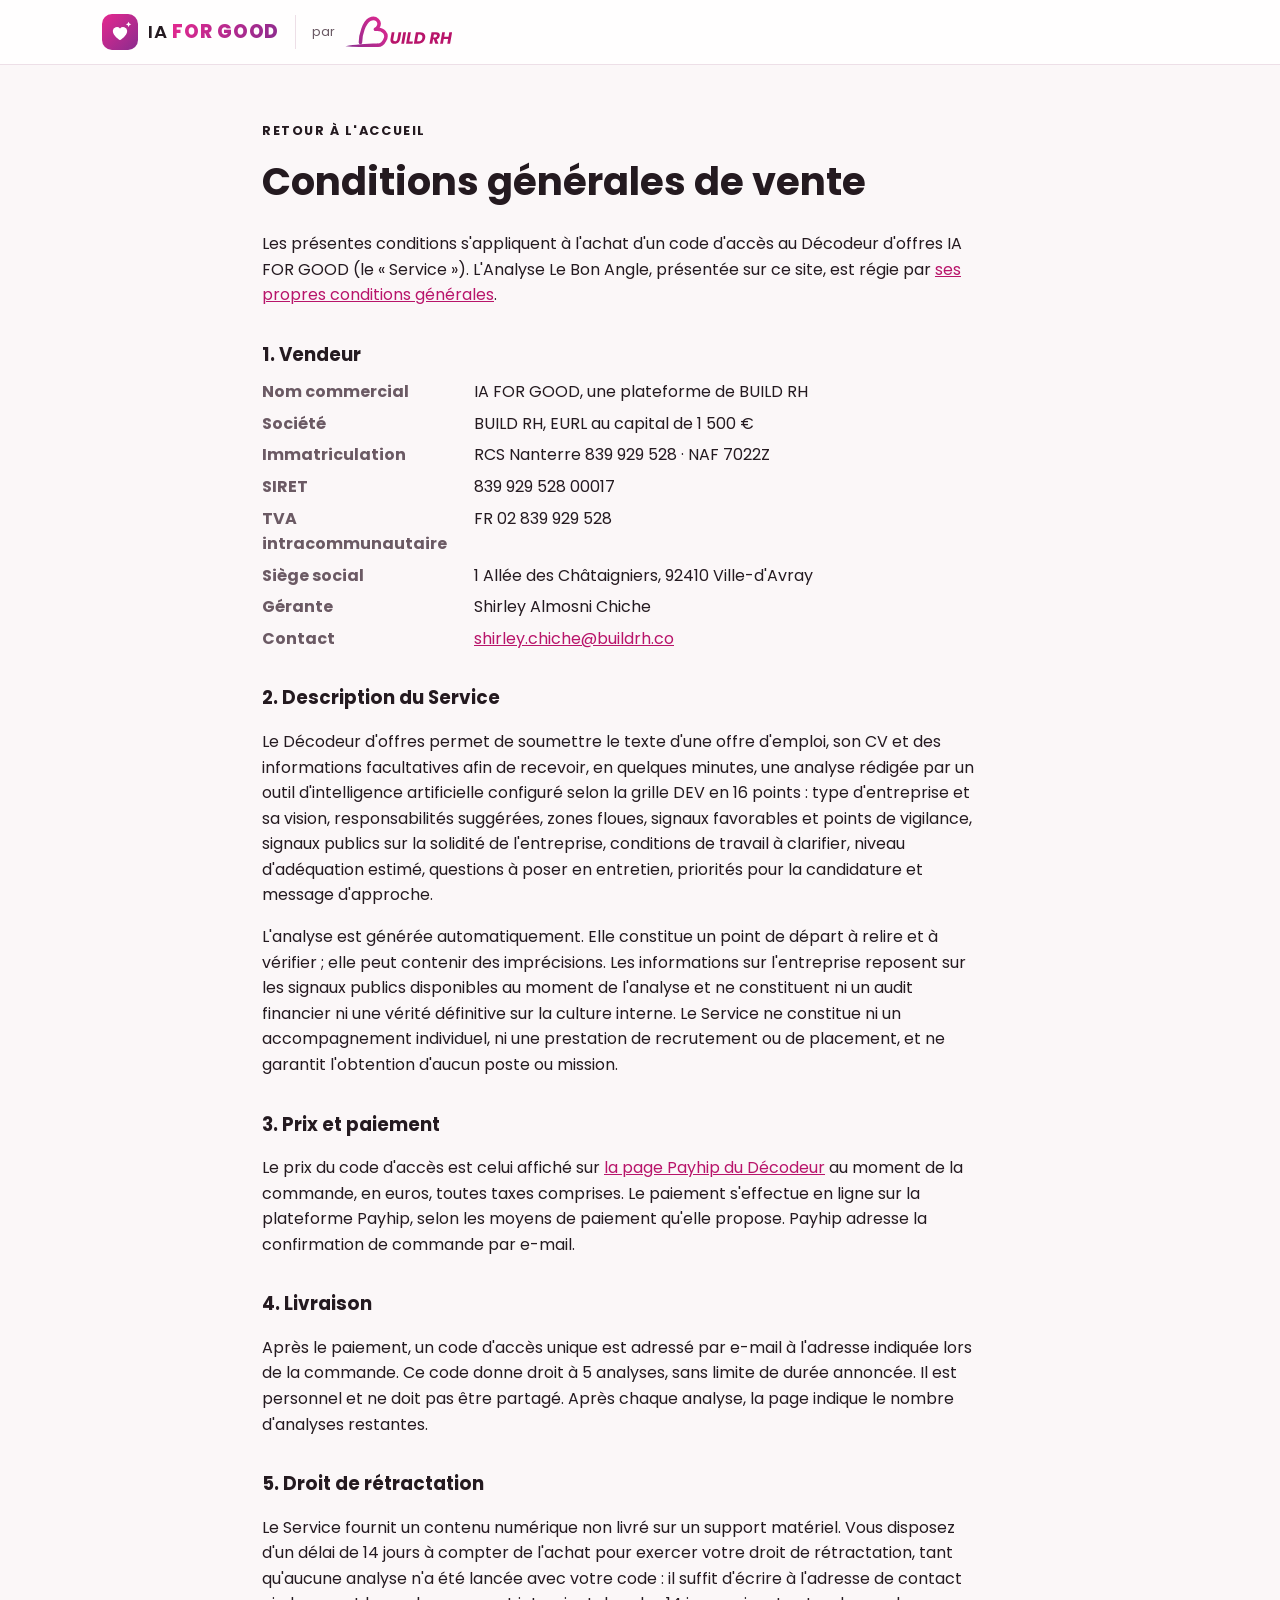
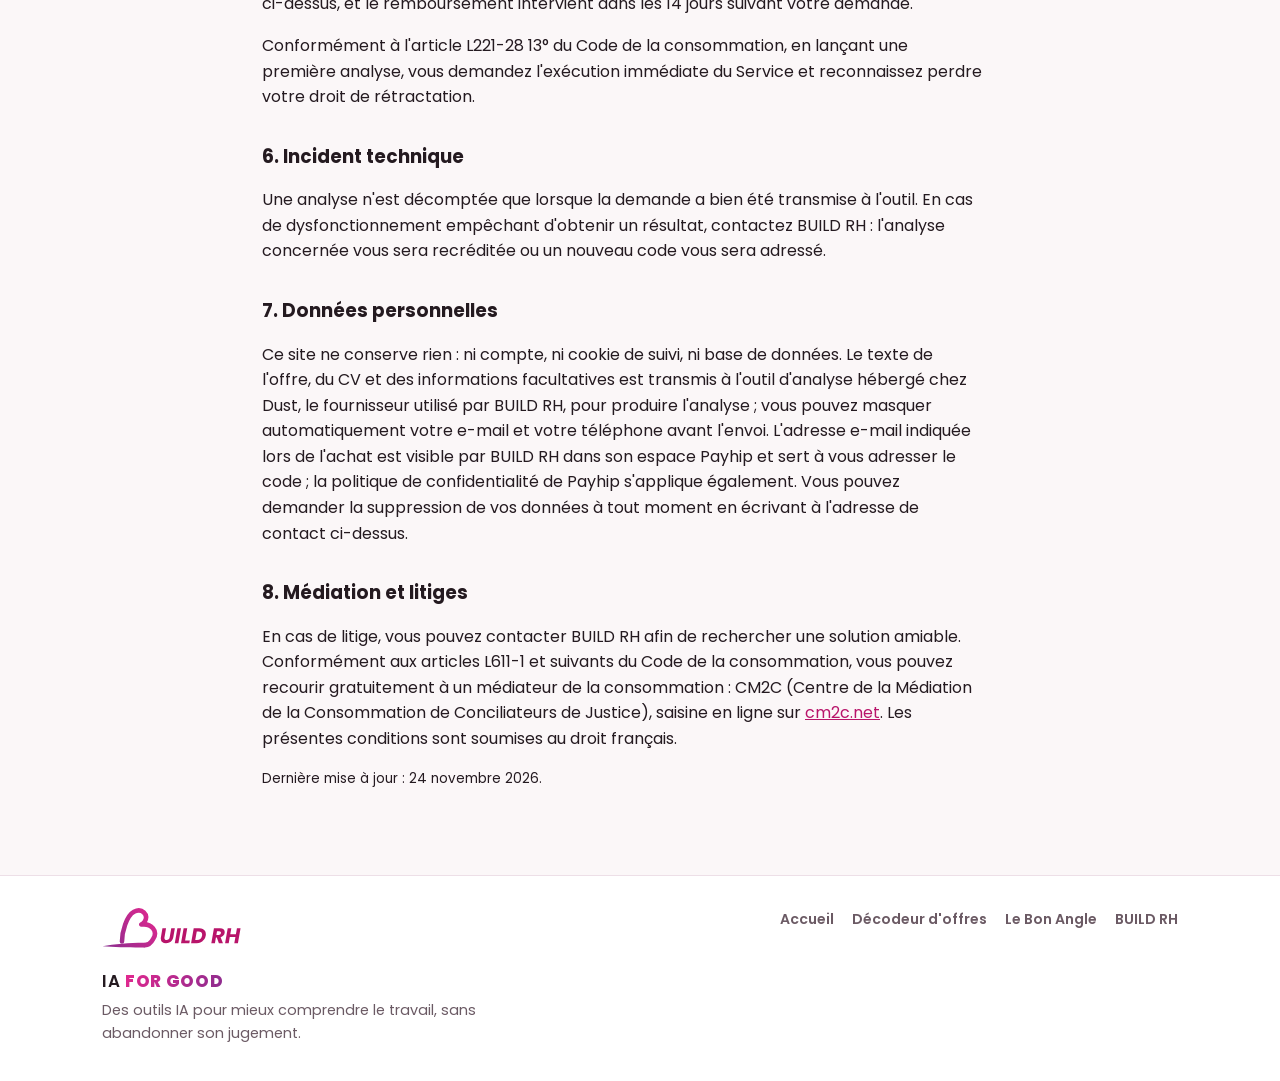
==== cgv.html @ 8ef0f828 "Ajout des conditions générales de vente (Décodeur d'offres) Co-Authored-By: Claude Opus 5.5 <noreply" ====
<!doctype html>
<html lang="fr">
<head>
  <meta charset="utf-8">
  <meta name="viewport" content="width=device-width, initial-scale=1">
  <meta name="color-scheme" content="light">
  <meta name="theme-color" content="#fbf7f8">
  <title>Conditions générales de vente · IA FOR GOOD</title>
  <meta name="description" content="Conditions générales de vente du Décodeur d’offres IA FOR GOOD, une offre de BUILD RH.">
  <link rel="icon" type="image/svg+xml" href="assets/favicon.svg">
  <link rel="preconnect" href="https://fonts.googleapis.com">
  <link rel="preconnect" href="https://fonts.gstatic.com" crossorigin>
  <link href="https://fonts.googleapis.com/css2?family=Poppins:wght@400;600;700;800&family=Atkinson+Hyperlegible:wght@400;700&display=swap" rel="stylesheet">
  <link rel="stylesheet" href="style.css?v=16">
</head>
<body class="page-legal">
  <a class="skip" href="#contenu">Aller au contenu</a>

  <header class="topbar">
    <div class="wrap topbar-in">
      <a class="marque" href="index.html" aria-label="IA FOR GOOD, accueil">
        <svg class="marque-picto" viewBox="0 0 40 40" aria-hidden="true">
          <defs><linearGradient id="g" x1="0" y1="0" x2="1" y2="1"><stop offset="0" stop-color="#e5288f"/><stop offset="1" stop-color="#8a2c8e"/></linearGradient></defs>
          <rect width="40" height="40" rx="11" fill="url(#g)"/>
          <path d="M20 29s-8-4.6-8-10.4A4.6 4.6 0 0 1 20 16a4.6 4.6 0 0 1 8 2.6C28 24.4 20 29 20 29z" fill="#fff"/>
          <path d="M29.5 8.5l.9 2.1 2.1.9-2.1.9-.9 2.1-.9-2.1-2.1-.9 2.1-.9z" fill="#fff"/>
        </svg>
        <span class="marque-txt">IA <b>FOR GOOD</b></span>
      </a>
      <a class="par-buildrh" href="https://build-rh.io/" target="_blank" rel="noopener" aria-label="Une plateforme BUILD RH">
        <span>par</span><img src="assets/logo-buildrh-couleur.svg" alt="BUILD RH" width="120" height="37">
      </a>
    </div>
  </header>

  <main id="contenu" class="bloc-page legal" tabindex="-1">
    <div class="wrap etroit">
      <p class="sur-titre"><a href="index.html">Retour à l'accueil</a></p>
      <h1>Conditions générales de vente</h1>
      <p>Les présentes conditions s'appliquent à l'achat d'un code d'accès au Décodeur d'offres IA FOR GOOD (le « Service »). L'Analyse Le Bon Angle, présentée sur ce site, est régie par <a href="https://almosnishirley.github.io/le-bon-angle/cgv.html" target="_blank" rel="noopener">ses propres conditions générales</a>.</p>

      <h2>1. Vendeur</h2>
      <dl class="fiche">
        <div><dt>Nom commercial</dt><dd>IA FOR GOOD, une plateforme de BUILD RH</dd></div>
        <div><dt>Société</dt><dd>BUILD RH, EURL au capital de 1 500 €</dd></div>
        <div><dt>Immatriculation</dt><dd>RCS Nanterre 839 929 528 · NAF 7022Z</dd></div>
        <div><dt>SIRET</dt><dd>839 929 528 00017</dd></div>
        <div><dt>TVA intracommunautaire</dt><dd>FR 02 839 929 528</dd></div>
        <div><dt>Siège social</dt><dd>1 Allée des Châtaigniers, 92410 Ville-d'Avray</dd></div>
        <div><dt>Gérante</dt><dd>Shirley Almosni Chiche</dd></div>
        <div><dt>Contact</dt><dd><a href="mailto:shirley.chiche@buildrh.co">shirley.chiche@buildrh.co</a></dd></div>
      </dl>

      <h2>2. Description du Service</h2>
      <p>Le Décodeur d'offres permet de soumettre le texte d'une offre d'emploi, son CV et des informations facultatives afin de recevoir, en quelques minutes, une analyse rédigée par un outil d'intelligence artificielle configuré selon la grille DEV en 16 points : type d'entreprise et sa vision, responsabilités suggérées, zones floues, signaux favorables et points de vigilance, signaux publics sur la solidité de l'entreprise, conditions de travail à clarifier, niveau d'adéquation estimé, questions à poser en entretien, priorités pour la candidature et message d'approche.</p>
      <p>L'analyse est générée automatiquement. Elle constitue un point de départ à relire et à vérifier ; elle peut contenir des imprécisions. Les informations sur l'entreprise reposent sur les signaux publics disponibles au moment de l'analyse et ne constituent ni un audit financier ni une vérité définitive sur la culture interne. Le Service ne constitue ni un accompagnement individuel, ni une prestation de recrutement ou de placement, et ne garantit l'obtention d'aucun poste ou mission.</p>

      <h2>3. Prix et paiement</h2>
      <p>Le prix du code d'accès est celui affiché sur <a href="https://payhip.com/b/MjdBF" target="_blank" rel="noopener">la page Payhip du Décodeur</a> au moment de la commande, en euros, toutes taxes comprises. Le paiement s'effectue en ligne sur la plateforme Payhip, selon les moyens de paiement qu'elle propose. Payhip adresse la confirmation de commande par e-mail.</p>

      <h2>4. Livraison</h2>
      <p>Après le paiement, un code d'accès unique est adressé par e-mail à l'adresse indiquée lors de la commande. Ce code donne droit à 5 analyses, sans limite de durée annoncée. Il est personnel et ne doit pas être partagé. Après chaque analyse, la page indique le nombre d'analyses restantes.</p>

      <h2>5. Droit de rétractation</h2>
      <p>Le Service fournit un contenu numérique non livré sur un support matériel. Vous disposez d'un délai de 14 jours à compter de l'achat pour exercer votre droit de rétractation, tant qu'aucune analyse n'a été lancée avec votre code : il suffit d'écrire à l'adresse de contact ci-dessus, et le remboursement intervient dans les 14 jours suivant votre demande.</p>
      <p>Conformément à l'article L221-28 13° du Code de la consommation, en lançant une première analyse, vous demandez l'exécution immédiate du Service et reconnaissez perdre votre droit de rétractation.</p>

      <h2>6. Incident technique</h2>
      <p>Une analyse n'est décomptée que lorsque la demande a bien été transmise à l'outil. En cas de dysfonctionnement empêchant d'obtenir un résultat, contactez BUILD RH : l'analyse concernée vous sera recréditée ou un nouveau code vous sera adressé.</p>

      <h2>7. Données personnelles</h2>
      <p>Ce site ne conserve rien : ni compte, ni cookie de suivi, ni base de données. Le texte de l'offre, du CV et des informations facultatives est transmis à l'outil d'analyse hébergé chez Dust, le fournisseur utilisé par BUILD RH, pour produire l'analyse ; vous pouvez masquer automatiquement votre e-mail et votre téléphone avant l'envoi. L'adresse e-mail indiquée lors de l'achat est visible par BUILD RH dans son espace Payhip et sert à vous adresser le code ; la politique de confidentialité de Payhip s'applique également. Vous pouvez demander la suppression de vos données à tout moment en écrivant à l'adresse de contact ci-dessus.</p>

      <h2>8. Médiation et litiges</h2>
      <p>En cas de litige, vous pouvez contacter BUILD RH afin de rechercher une solution amiable. Conformément aux articles L611-1 et suivants du Code de la consommation, vous pouvez recourir gratuitement à un médiateur de la consommation : CM2C (Centre de la Médiation de la Consommation de Conciliateurs de Justice), saisine en ligne sur <a href="https://cm2c.net" target="_blank" rel="noopener">cm2c.net</a>. Les présentes conditions sont soumises au droit français.</p>

      <p class="microcopy">Dernière mise à jour : 24 novembre 2026.</p>
    </div>
  </main>

  <footer class="pied">
    <div class="wrap pied-in">
      <div>
        <a class="pied-logo" href="https://build-rh.io/" target="_blank" rel="noopener"><img src="assets/logo-buildrh-couleur.svg" alt="BUILD RH" width="150" height="47"></a>
        <p class="pied-marque">IA <b>FOR GOOD</b></p>
        <p class="pied-txt">Des outils IA pour mieux comprendre le travail, sans abandonner son jugement.</p>
      </div>
      <ul class="pied-liens"><li><a href="index.html">Accueil</a></li><li><a href="decodeur.html">Décodeur d'offres</a></li><li><a href="https://almosnishirley.github.io/le-bon-angle/" target="_blank" rel="noopener">Le Bon Angle</a></li><li><a href="https://build-rh.io/" target="_blank" rel="noopener">BUILD RH</a></li></ul>
    </div>
  </footer>
</body>
</html>
---- style.css ----
/* IA FOR GOOD — charte claire BUILD RH (magenta → violet), Poppins */
:root {
  --pink: #e5288f;
  --violet: #8a2c8e;
  --magenta: #b8146a;
  --grad: linear-gradient(120deg, #e5288f 0%, #8a2c8e 100%);
  --bg: #fbf7f8;
  --surface: #ffffff;
  --surface-2: #f7eef3;
  --ink: #241a20;
  --ink-2: #6b5a64;
  --line: #eddfe7;
  --ok: #1f7a5c; --ok-bg: #dff3ea;
  --shadow: 0 1px 2px rgba(60,20,45,.04), 0 6px 18px rgba(60,20,45,.06);
  --shadow-hover: 0 2px 4px rgba(60,20,45,.06), 0 14px 32px rgba(60,20,45,.10);

  --c-magenta: #b8146a; --c-magenta-bg: #fde6f1;
  --c-violet: #6d2a8e;  --c-violet-bg: #f1e6fa;
  --c-teal: #23756d;    --c-teal-bg: #def3ef;
  --c-bleu: #2350d8;    --c-bleu-bg: #e7edff;
  --c-jaune: #8a5d00;   --c-jaune-bg: #fff2cc;

  --radius: 18px;
  --fs: 1rem; --lh: 1.6; --ls: 0; --ws: 0;
  --font: "Poppins", system-ui, -apple-system, "Segoe UI", sans-serif;
  color-scheme: light;
}
:root.confort {
  --font: "Atkinson Hyperlegible", system-ui, sans-serif;
  --fs: 1.125rem; --lh: 1.8; --ls: .02em; --ws: .08em;
}

* { box-sizing: border-box; }
html { -webkit-text-size-adjust: 100%; scroll-behavior: smooth; }
body {
  margin: 0; background: var(--bg); color: var(--ink);
  font-family: var(--font); font-size: var(--fs); line-height: var(--lh);
  letter-spacing: var(--ls); word-spacing: var(--ws);
}
img { max-width: 100%; display: block; }
button, input, textarea { font: inherit; letter-spacing: inherit; color: inherit; }
a { color: var(--magenta); }
:focus-visible { outline: 3px solid var(--pink); outline-offset: 2px; border-radius: 8px; }
.wrap { max-width: 1140px; margin: 0 auto; padding: 0 16px; }
@media (min-width: 720px) { .wrap { padding: 0 32px; } }
.sr-only { position: absolute; width: 1px; height: 1px; overflow: hidden; clip: rect(0 0 0 0); white-space: nowrap; }
.skip { position: absolute; left: -999px; top: 8px; background: var(--surface); padding: 8px 14px; border-radius: 8px; z-index: 20; }
.skip:focus { left: 8px; }

/* ---------- Barre du haut ---------- */
.topbar { background: rgba(255,255,255,.85); backdrop-filter: blur(8px); border-bottom: 1px solid var(--line); position: sticky; top: 0; z-index: 10; }
.topbar-in { display: flex; justify-content: space-between; align-items: center; height: 64px; gap: 12px; }
.marque { display: inline-flex; align-items: center; gap: 10px; text-decoration: none; color: var(--ink); }
.marque-picto { width: 36px; height: 36px; flex: none; }
.marque-txt { font-weight: 600; font-size: 1.15rem; letter-spacing: .04em; white-space: nowrap; }
.marque-txt b, .pied-marque b { font-weight: 800; background: var(--grad); -webkit-background-clip: text; background-clip: text; color: transparent; }
.toggle {
  display: inline-flex; align-items: center; gap: 8px; background: var(--surface);
  border: 1px solid var(--line); padding: 6px 14px; border-radius: 999px; cursor: pointer; font-size: .85rem; font-weight: 600;
}
.toggle:hover { border-color: var(--magenta); }
.toggle span { font-weight: 800; color: var(--magenta); }
.toggle[aria-pressed="true"] { background: var(--magenta); color: #fff; border-color: var(--magenta); }
.toggle[aria-pressed="true"] span { color: #fff; }

/* ---------- Hero ---------- */
.hero {
  background:
    radial-gradient(900px 380px at 100% 0%, rgba(229,40,143,.11), transparent 65%),
    radial-gradient(700px 320px at 0% 100%, rgba(138,44,142,.08), transparent 60%),
    var(--surface);
  border-bottom: 1px solid var(--line); padding: 44px 0 40px;
}
.sur-titre { margin: 0 0 10px; font-size: .8rem; font-weight: 700; letter-spacing: .12em; text-transform: uppercase; color: var(--magenta); }
.hero h1 { font-weight: 800; font-size: clamp(2rem, 5.5vw, 3.3rem); line-height: 1.08; margin: 0 0 14px; letter-spacing: -.02em; }
.hero h1 .hl { background: var(--grad); -webkit-background-clip: text; background-clip: text; color: transparent; }
.lead { margin: 0 0 28px; max-width: 64ch; font-size: 1.05em; color: var(--ink-2); }

.piliers { display: grid; grid-template-columns: repeat(auto-fit, minmax(min(220px, 100%), 1fr)); gap: 12px; }
.pilier {
  display: flex; gap: 12px; align-items: flex-start; text-align: left; cursor: pointer;
  background: var(--surface); border: 1px solid var(--line); border-radius: 14px; padding: 14px 16px;
  box-shadow: var(--shadow); transition: transform .15s, box-shadow .15s, border-color .15s;
}
.pilier:hover { transform: translateY(-2px); box-shadow: var(--shadow-hover); border-color: #e3c8d7; }
.pilier .ico { flex: none; width: 38px; height: 38px; border-radius: 10px; display: grid; place-items: center; background: var(--surface-2); color: var(--magenta); }
.pilier .ico svg { width: 20px; height: 20px; }
.pilier strong { display: block; font-size: .95rem; }
.pilier small { color: var(--ink-2); font-size: .82rem; }

/* ---------- Onglets + outils ---------- */
.onglets { display: flex; gap: 6px; overflow-x: auto; padding: 26px 0 4px; margin-bottom: 14px; border-bottom: 1px solid var(--line); scrollbar-width: none; }
.onglet {
  flex: none; background: none; border: 0; cursor: pointer; padding: 10px 14px 12px; font-weight: 600; font-size: .95em;
  color: var(--ink-2); border-bottom: 3px solid transparent; margin-bottom: -1px; display: inline-flex; gap: 8px; align-items: center;
}
.onglet:hover { color: var(--ink); }
.onglet[aria-current="true"] { color: var(--magenta); border-bottom-color: var(--magenta); }
.onglet .n { font-size: .78em; background: var(--surface-2); color: var(--ink-2); padding: 0 8px; border-radius: 999px; font-variant-numeric: tabular-nums; }

.outils { display: flex; flex-wrap: wrap; gap: 14px; align-items: center; justify-content: space-between; margin-bottom: 10px; }
.search { flex: 1 1 320px; max-width: 460px; display: flex; align-items: center; background: var(--surface); border: 1.5px solid var(--line); border-radius: 999px; padding: 0 18px; }
.search svg { color: var(--magenta); flex: none; }
.search input { flex: 1; min-width: 0; border: 0; background: transparent; padding: 11px 10px; outline: none; }
.search:focus-within { border-color: var(--magenta); }
.chips { display: flex; flex-wrap: wrap; gap: 8px; }
.chip { border: 1px solid var(--line); background: var(--surface); padding: 6px 14px; border-radius: 999px; cursor: pointer; font-size: .86em; font-weight: 600; }
.chip:hover { border-color: var(--magenta); }
.chip[aria-pressed="true"] { background: var(--ink); color: #fff; border-color: var(--ink); }
.compte { color: var(--ink-2); font-size: .88em; margin: 6px 0 8px; min-height: 1.4em; }

/* ---------- Sections ---------- */
.section { padding: 18px 0 30px; }
.section-tete { display: flex; justify-content: space-between; align-items: end; gap: 16px; margin-bottom: 16px; flex-wrap: wrap; }
.section h2 { font-size: 1.45rem; font-weight: 800; margin: 0; letter-spacing: -.01em; }
.section-tete p { margin: 4px 0 0; color: var(--ink-2); max-width: 70ch; font-size: .95em; }
.voir { background: none; border: 0; color: var(--magenta); font-weight: 600; cursor: pointer; padding: 4px 0; white-space: nowrap; }
.voir:hover { text-decoration: underline; }

.grille { display: grid; grid-template-columns: repeat(auto-fill, minmax(min(280px, 100%), 1fr)); gap: 18px; }

/* ---------- Cartes ---------- */
.carte {
  background: var(--surface); border: 1px solid var(--line); border-radius: var(--radius); overflow: hidden;
  display: flex; flex-direction: column; box-shadow: var(--shadow); transition: transform .15s, box-shadow .15s;
}
.carte:hover { transform: translateY(-3px); box-shadow: var(--shadow-hover); }
.couv { aspect-ratio: 4 / 3; background: var(--surface-2); overflow: hidden; }
.couv img { width: 100%; height: 100%; object-fit: cover; object-position: top; }
.couv-agent {
  aspect-ratio: auto; padding: 22px 20px; color: #fff; background: var(--grad); position: relative; min-height: 132px;
  display: flex; flex-direction: column; justify-content: space-between;
}
.couv-agent svg { width: 34px; height: 34px; opacity: .95; }
.couv-agent .pour { font-size: .82rem; font-weight: 600; opacity: .95; }
.corps { padding: 18px 20px 20px; display: flex; flex-direction: column; gap: 10px; flex: 1; }
.meta { display: flex; flex-wrap: wrap; gap: 6px; align-items: center; }
.badge { font-size: .74rem; font-weight: 700; padding: 3px 10px; border-radius: 999px; text-transform: lowercase; }
.badge.type { background: var(--surface-2); color: var(--ink-2); }
.badge.ok { background: var(--ok-bg); color: var(--ok); }
.badge.beta { background: var(--c-jaune-bg); color: var(--c-jaune); }
.badge.bientot { background: #eee; color: #555; }
.t-magenta { background: var(--c-magenta-bg); color: var(--c-magenta); }
.t-violet { background: var(--c-violet-bg); color: var(--c-violet); }
.t-teal { background: var(--c-teal-bg); color: var(--c-teal); }
.t-bleu { background: var(--c-bleu-bg); color: var(--c-bleu); }
.t-jaune { background: var(--c-jaune-bg); color: var(--c-jaune); }
.carte h3 { margin: 0; font-size: 1.08rem; line-height: 1.3; font-weight: 700; }
.carte .desc { margin: 0; color: var(--ink-2); font-size: .9em; }
.auteur { font-size: .78rem; color: var(--ink-2); margin: 0; }
.actions { margin-top: auto; padding-top: 8px; display: flex; flex-wrap: wrap; gap: 10px; align-items: center; }
.btn {
  display: inline-flex; align-items: center; gap: 8px; text-decoration: none; font-weight: 700; font-size: .88em;
  padding: 9px 16px; border-radius: 999px; border: 1.5px solid transparent;
}
.btn-prim { background: var(--grad); color: #fff; }
.btn-prim:hover { filter: brightness(1.06); }
.btn-sec { border-color: var(--line); color: var(--ink); background: var(--surface); }
.btn-sec:hover { border-color: var(--magenta); color: var(--magenta); }
.btn[aria-disabled="true"] { background: #eee; color: #777; pointer-events: none; }
.prix { font-weight: 800; color: var(--ink); }

.vide {
  border: 1.5px dashed #e3c8d7; border-radius: var(--radius); padding: 28px 22px; text-align: center; color: var(--ink-2); background: var(--surface);
}
.vide strong { display: block; color: var(--ink); margin-bottom: 4px; }

/* ---------- Pied de page ---------- */
.pied { border-top: 1px solid var(--line); background: var(--surface); margin-top: 30px; padding: 30px 0 36px; }
.pied-in { display: flex; justify-content: space-between; gap: 24px; flex-wrap: wrap; }
.pied-marque { font-weight: 600; letter-spacing: .04em; margin: 0 0 4px; font-size: 1.05rem; }
.pied-txt { margin: 0; color: var(--ink-2); font-size: .9em; max-width: 52ch; }
.pied-liens { list-style: none; padding: 0; margin: 0; display: flex; flex-wrap: wrap; gap: 8px 18px; align-content: flex-start; }
.pied-liens a { color: var(--ink-2); text-decoration: none; font-size: .88em; font-weight: 600; }
.pied-liens a:hover { color: var(--magenta); }

@media (max-width: 560px) {
  .toggle { padding: 6px 10px; }
  .toggle .lbl { display: none; }
  .hero { padding: 32px 0 30px; }
}
@media (prefers-reduced-motion: reduce) { * { transition: none !important; scroll-behavior: auto !important; } }

/* =====================================================================
   PAGES OUTIL (Décodeur d'offres…)
   ===================================================================== */
.hero-outil { padding-bottom: 34px; }
.hero-outil .wrap { max-width: 820px; }
.sur-titre a { color: inherit; text-decoration: none; }
.sur-titre a:hover { text-decoration: underline; }
.points-cles { list-style: none; padding: 0; margin: 0; display: flex; flex-wrap: wrap; gap: 10px; }
.points-cles li { background: var(--surface); border: 1px solid var(--line); border-radius: 12px; padding: 8px 14px; font-size: .88em; color: var(--ink-2); }
.points-cles strong { color: var(--ink); }

.outil { max-width: 820px; padding-top: 28px; padding-bottom: 20px; outline: none; }
.encart { background: var(--surface); border: 1px solid var(--line); border-radius: var(--radius); padding: 18px 22px; margin-bottom: 18px; box-shadow: var(--shadow); }
.encart h2 { margin: 0 0 6px; font-size: 1.2rem; }
.encart p { margin: 0; color: var(--ink-2); }
.methode summary { cursor: pointer; font-weight: 700; color: var(--magenta); }
.seize { margin: 14px 0 0; padding-left: 22px; columns: 2 260px; column-gap: 28px; font-size: .9em; color: var(--ink-2); }
.seize li { break-inside: avoid; padding: 2px 0; }

.bloc { border: 1px solid var(--line); background: var(--surface); border-radius: var(--radius); padding: 20px 22px 22px; margin: 0 0 18px; box-shadow: var(--shadow); min-width: 0; }
.bloc legend { float: left; width: 100%; padding: 0; margin-bottom: 12px; font-weight: 800; font-size: 1.1rem; display: flex; align-items: center; gap: 10px; flex-wrap: wrap; }
.bloc legend + * { clear: both; }
.bloc legend em { font-style: normal; font-weight: 600; font-size: .72rem; text-transform: uppercase; letter-spacing: .08em; color: var(--ink-2); background: var(--surface-2); padding: 2px 9px; border-radius: 999px; }
.num { width: 28px; height: 28px; border-radius: 50%; background: var(--grad); color: #fff; display: inline-grid; place-items: center; font-size: .85rem; flex: none; }
.bloc label { display: block; font-weight: 600; font-size: .92em; margin: 14px 0 6px; }
.bloc label:first-of-type { margin-top: 0; }
.aide { display: block; font-weight: 400; font-size: .85em; color: var(--ink-2); }
.aide-bloc { margin: 0 0 12px; font-size: .88em; color: var(--ink-2); }
.bloc input[type=url], .bloc input[type=text], .bloc textarea {
  width: 100%; border: 1.5px solid var(--line); border-radius: 12px; padding: 11px 14px; background: #fff; font-size: .95em; line-height: 1.5;
}
.bloc textarea { resize: vertical; }
.bloc input:focus, .bloc textarea:focus { border-color: var(--magenta); outline: none; box-shadow: 0 0 0 3px rgba(229,40,143,.14); }
[aria-invalid="true"] { border-color: #c0262d !important; }
.deux { display: grid; grid-template-columns: repeat(auto-fit, minmax(min(240px, 100%), 1fr)); gap: 0 16px; margin-bottom: 4px; }
.deux label { margin-top: 0; }

.dropzone { position: relative; border: 2px dashed #e3c8d7; border-radius: 14px; background: var(--surface-2); text-align: center; transition: border-color .15s, background .15s; }
.dropzone.survol, .dropzone:focus-within { border-color: var(--magenta); background: #fdeef6; }
.dropzone input { position: absolute; inset: 0; opacity: 0; cursor: pointer; width: 100%; }
.dropzone label { margin: 0; padding: 22px 16px; font-weight: 400; cursor: pointer; }
.dropzone strong { color: var(--magenta); }
.statut { font-size: .86em; color: var(--ink-2); margin: 8px 0 0; min-height: 1em; }
.compteur { font-size: .8em; color: var(--ink-2); margin: 4px 0 0; text-align: right; }

.case { display: flex !important; gap: 10px; align-items: flex-start; font-weight: 400 !important; font-size: .9em !important; margin: 14px 0 0 !important; cursor: pointer; }
.case input { margin-top: 4px; accent-color: var(--magenta); width: 17px; height: 17px; flex: none; }
.erreur { background: #fdecec; color: #8f1d22; border-radius: 12px; padding: 10px 14px; margin: 14px 0 0; font-size: .92em; }
button.btn { cursor: pointer; font-family: inherit; }
.btn-grand { margin: 18px 0 10px; padding: 13px 26px; font-size: 1em; }
.btn:disabled { opacity: .6; cursor: wait; }

.progress { display: flex; gap: 16px; align-items: center; outline: none; }
.spinner { width: 34px; height: 34px; border-radius: 50%; border: 4px solid var(--surface-2); border-top-color: var(--pink); animation: tourne 1s linear infinite; flex: none; }
@keyframes tourne { to { transform: rotate(360deg); } }

.resultat { outline: none; }
.resultat-tete h2 { font-size: 1.6rem; margin: 0 0 12px; }
.resultat-actions { display: flex; flex-wrap: wrap; gap: 8px; }
.sommaire ul { list-style: none; margin: 8px 0 0; padding-left: 0; columns: 2 240px; column-gap: 28px; font-size: .9em; }
.sommaire a { color: var(--ink); text-decoration: none; }
.sommaire a:hover { color: var(--magenta); text-decoration: underline; }
.resultat-corps { margin-top: 18px; }
.partie { background: var(--surface); border: 1px solid var(--line); border-radius: var(--radius); padding: 18px 22px; margin-bottom: 14px; box-shadow: var(--shadow); overflow-wrap: anywhere; scroll-margin-top: 80px; }
.partie h1, .partie h2 { font-size: 1.15rem; margin: 0 0 10px; color: var(--magenta); }
.partie h3 { font-size: 1rem; margin: 14px 0 6px; }
.partie p, .partie li { font-size: .95em; }
.partie ul, .partie ol { padding-left: 22px; }
.partie table { border-collapse: collapse; width: 100%; font-size: .88em; display: block; overflow-x: auto; }
.partie th, .partie td { border: 1px solid var(--line); padding: 6px 10px; text-align: left; vertical-align: top; }
.partie th { background: var(--surface-2); }
.partie blockquote { margin: 10px 0; padding: 8px 14px; border-left: 4px solid var(--pink); background: var(--surface-2); border-radius: 0 10px 10px 0; }
.partie pre { white-space: pre-wrap; }
.avertissement { font-size: .82em; color: var(--ink-2); margin: 6px 0 0; }
.print-only { display: none; }

@media print {
  @page {
    size: A4; margin: 15mm 15mm 18mm;
    @bottom-left { content: "IA FOR GOOD · une plateforme BUILD RH · aiforgood.page"; font: 8pt Poppins, Arial, sans-serif; color: #6b5a64; }
    @bottom-right { content: "Page " counter(page) " / " counter(pages); font: 8pt Poppins, Arial, sans-serif; color: #6b5a64; }
  }
  body { background: #fff; font-size: 10pt; line-height: 1.5; }
  .partie p, .partie li { font-size: 10pt; }
  .partie table { font-size: 9pt; }
  * { box-shadow: none !important; -webkit-print-color-adjust: exact; print-color-adjust: exact; }
  .topbar, .hero, .pied, .skip, #app, #ferme, .resultat-actions, #copy-status, #remaining, .sommaire { display: none !important; }
  .outil { max-width: none; padding: 0; }
  .print-only { display: block; }
  .print-tete { border-bottom: 3px solid var(--pink); margin-bottom: 6mm; padding-bottom: 3mm; }
  .print-tete p { margin: 0; }
  .partie { border: 0; padding: 0; margin: 0 0 5mm; break-inside: auto; }
  .partie h2 { border-bottom: 1px solid var(--line); padding-bottom: 1mm; break-after: avoid; }
}

/* =====================================================================
   RUBRIQUES (v4) : produits vedettes et sous-rubriques
   ===================================================================== */
.section-titre { display: flex; gap: 14px; align-items: flex-start; }
.section-ico { flex: none; width: 44px; height: 44px; border-radius: 12px; display: grid; place-items: center; background: var(--grad); color: #fff; margin-top: 2px; }
.section-ico svg { width: 22px; height: 22px; }
.pilier-agent .ico { background: var(--grad); color: #fff; }

.pile { display: grid; gap: 18px; }
.vedette {
  display: grid; grid-template-columns: minmax(220px, 300px) 1fr; background: var(--surface);
  border: 1px solid var(--line); border-radius: 22px; overflow: hidden; box-shadow: var(--shadow);
}
.vedette-panneau {
  background: var(--grad); color: #fff; padding: 26px 24px; display: flex; flex-direction: column; gap: 10px; position: relative; overflow: hidden;
}
.vedette-panneau::after { content: ""; position: absolute; right: -60px; bottom: -60px; width: 200px; height: 200px; border-radius: 50%; background: rgba(255,255,255,.10); }
.vedette-ico { width: 52px; height: 52px; border-radius: 14px; background: rgba(255,255,255,.18); display: grid; place-items: center; }
.vedette-ico svg { width: 28px; height: 28px; }
.vedette-kicker { margin: 8px 0 0; font-size: .78rem; font-weight: 700; letter-spacing: .1em; text-transform: uppercase; opacity: .9; }
.vedette-pour { margin: 0; font-weight: 600; font-size: .95rem; line-height: 1.4; }
.vedette .corps { padding: 24px 26px 24px; }
.vedette h3 { font-size: 1.35rem; }
.obtenez { list-style: none; padding: 0; margin: 4px 0 0; display: grid; gap: 7px; }
.obtenez li { display: flex; gap: 10px; align-items: flex-start; font-size: .92em; }
.obtenez svg { flex: none; width: 18px; height: 18px; color: var(--ok); margin-top: 3px; }
.vedette .actions .auteur { margin-left: auto; }
@media (max-width: 720px) {
  .vedette { grid-template-columns: 1fr; }
  .vedette-panneau { padding: 20px; }
  .vedette .corps { padding: 20px; }
  .vedette .actions .auteur { margin-left: 0; width: 100%; }
}

.sous + .sous { margin-top: 26px; }
.sous-titre { font-size: 1.02rem; font-weight: 700; margin: 0 0 12px; display: flex; align-items: center; gap: 8px; color: var(--ink); }
.sous-titre .n { font-size: .75rem; background: var(--surface-2); color: var(--ink-2); padding: 0 8px; border-radius: 999px; font-weight: 600; }
.section + .section { border-top: 1px solid var(--line); }
.vedette h3 { margin: 0; line-height: 1.3; font-weight: 800; }
.vedette .desc { margin: 0; color: var(--ink-2); font-size: .95em; }
.vedette .auteur { font-size: .78rem; color: var(--ink-2); }

/* Logo BUILD RH (en-tête et pied de page) */
.topbar-in { justify-content: flex-start; }
.par-buildrh { display: inline-flex; align-items: center; gap: 10px; text-decoration: none; color: var(--ink-2); font-size: .8rem; padding-left: 16px; margin-left: 4px; border-left: 1px solid var(--line); height: 34px; }
.par-buildrh img { height: 34px; width: auto; }
.topbar .toggle { margin-left: auto; }
.pied-logo { display: inline-block; margin-bottom: 10px; line-height: 0; }
.pied-logo img { height: 44px; width: auto; }
@media (max-width: 560px) {
  .par-buildrh { padding-left: 10px; gap: 6px; }
  .par-buildrh span { display: none; }
  .par-buildrh img { height: 28px; }
  .marque-txt { font-size: 1rem; }
}
.pour-qui { margin: 0; display: inline-flex; align-self: flex-start; align-items: center; gap: 4px; font-size: .8rem; color: var(--c-teal); background: var(--c-teal-bg); padding: 3px 11px; border-radius: 999px; }
.pour-qui strong { font-weight: 700; }

/* =====================================================================
   DÉCODEUR — résultat (v8) : demande, suites, PDF
   ===================================================================== */
.resultat-intro { color: var(--ink-2); margin: 0 0 14px; max-width: 62ch; }
.resultat-tete .sur-titre { margin-bottom: 4px; }
.liste-titre { margin: 0 0 8px; font-size: .75rem; font-weight: 700; letter-spacing: .1em; text-transform: uppercase; color: var(--ink-2); }
.demande { margin-top: 18px; }
.demande dl { display: grid; grid-template-columns: max-content 1fr; gap: 4px 18px; margin: 0; font-size: .92em; }
.demande dt { font-size: .72rem; font-weight: 700; letter-spacing: .08em; text-transform: uppercase; color: var(--ink-2); align-self: baseline; padding-top: 2px; }
.demande dd { margin: 0; overflow-wrap: anywhere; }

.suites { margin: 28px 0 18px; }
.suites-titre { font-size: 1.3rem; font-weight: 800; margin: 0 0 14px; }
.suites-grille { display: grid; grid-template-columns: repeat(auto-fit, minmax(min(280px, 100%), 1fr)); gap: 16px; margin-bottom: 16px; }
.suite { background: var(--surface); border: 1px solid var(--line); border-radius: var(--radius); padding: 20px 22px; box-shadow: var(--shadow); display: flex; flex-direction: column; gap: 10px; align-items: flex-start; }
.suite h4 { margin: 0; font-size: 1.05rem; line-height: 1.3; }
.suite p { margin: 0; color: var(--ink-2); font-size: .9em; flex: 1; }
.recontact { background: var(--c-teal-bg); border-color: #c4e6df; display: flex; flex-direction: column; gap: 12px; align-items: flex-start; }
.recontact p { color: var(--ink); }

@media print {
  .suites, .avertissement, #restart-btn, .resultat-tete { display: none !important; }
  .print-tete { border-bottom: 3px solid var(--pink); padding-bottom: 6mm; margin-bottom: 6mm; }
  .print-marques { display: flex; justify-content: space-between; align-items: center; margin-bottom: 8mm; }
  .print-marques img { height: 12mm; width: auto; }
  .print-marques .marque-txt { font-size: 13pt; }
  .print-kicker { font-size: 8.5pt; font-weight: 700; letter-spacing: .1em; text-transform: uppercase; color: var(--magenta); margin: 0 0 1.5mm !important; }
  .print-titre { font-size: 22pt; font-weight: 800; line-height: 1.15; margin: 0 0 2mm !important; }
  .print-date { color: var(--ink-2); font-size: 9.5pt; }
  .demande { border: 0; background: var(--surface-2); border-radius: 3mm; padding: 4mm 5mm; margin: 0 0 6mm; break-inside: avoid; }
  .partie h1, .partie h2 { color: var(--ink); border-bottom: 1.5px solid #f3c6dc; }
  .partie h3 { color: var(--magenta); }
  .print-suite { border: 1.5px solid #f3c6dc; border-radius: 3mm; padding: 5mm 6mm; margin-top: 8mm; break-inside: avoid; }
  .print-suite p { margin: 0 0 2.5mm; font-size: 10pt; }
  .print-suite-titre { font-weight: 800; font-size: 13pt; margin-bottom: 3mm !important; }
  .print-url { color: var(--magenta); font-weight: 700; }
  .print-mention { font-size: 8pt; color: var(--ink-2); margin-top: 5mm; }
}
.exemple-lien { margin: 16px 0 0; }
.exemple-lien a { display: inline-block; background: var(--surface); border: 1.5px solid var(--pink); color: var(--magenta); text-decoration: none; padding: 9px 16px; border-radius: 12px; font-size: .9em; }
.exemple-lien a:hover { background: #fdeef6; }
/* Gravité des red flags */
.partie td.gravite { white-space: nowrap; }
.grav { display: inline-block; font-weight: 700; font-size: .85em; padding: 2px 9px; border-radius: 999px; }
.grav-forte { background: #fde3e3; color: #9b1c1c; }
.grav-moyenne { background: #fff0d9; color: #8a4b00; }
.grav-faible { background: #fff8cc; color: #6b5a00; }
.partie td, .partie th { hyphens: none; word-break: normal; overflow-wrap: normal; }
@media print {
  .partie table { font-size: 8.5pt !important; }
  .partie th, .partie td { padding: 1.5mm 2mm; }
}

/* =====================================================================
   PAGE D'ACCUEIL v12 — « Ne postulez plus à l'aveugle »
   ===================================================================== */
.accueil .topbar-in { gap: 14px; }
.nav-principale { display: flex; gap: 18px; margin-left: auto; }
.nav-principale a { color: var(--ink-2); text-decoration: none; font-size: .86rem; font-weight: 600; white-space: nowrap; }
.nav-principale a:hover { color: var(--magenta); }
.btn-nav { padding: 8px 16px; font-size: .84rem; white-space: nowrap; }
.accueil .topbar .toggle { margin-left: 0; }
.toggle-mini { padding: 6px 10px; }
@media (max-width: 1100px) { .nav-principale { display: none; } .btn-nav { margin-left: auto; } }
@media (max-width: 560px) { .btn-nav { display: none; } .accueil .toggle-mini { margin-left: auto; } }

.hero-accueil { padding: 64px 0 56px; }
.hero-accueil h1 { font-size: clamp(2.3rem, 6.5vw, 4.2rem); max-width: 16ch; }
.lead-fort { font-size: clamp(1.1rem, 2.2vw, 1.3rem); color: var(--ink); font-weight: 600; max-width: 46ch; line-height: 1.5; }
.cta-ligne { display: flex; flex-wrap: wrap; gap: 12px; margin-top: 8px; }
.btn-grand { padding: 13px 24px; font-size: 1em; }
.microcopy { font-size: .84em; color: var(--ink-2); margin: 12px 0 0; max-width: 62ch; }

.bloc-page { padding: 56px 0; }
.bloc-page + .bloc-page { border-top: 1px solid var(--line); }
.etroit { max-width: 820px; }
.titre-section { font-size: clamp(1.5rem, 3.4vw, 2.1rem); font-weight: 800; letter-spacing: -.015em; line-height: 1.2; margin: 0 0 16px; }
.intro-section { color: var(--ink-2); margin: -4px 0 26px; max-width: 70ch; }
.bloc-page p { max-width: 72ch; }
.accent-p { color: var(--ink); border-left: 4px solid var(--pink); padding-left: 14px; }
.grille-3 { display: grid; grid-template-columns: repeat(auto-fit, minmax(min(250px, 100%), 1fr)); gap: 18px; }
.deux-colonnes { display: grid; grid-template-columns: repeat(auto-fit, minmax(min(340px, 100%), 1fr)); gap: 28px 48px; align-items: start; }

.benefices { padding: 40px 0; background: var(--surface); }
.benefice { padding: 6px 4px; }
.benefice h2 { font-size: 1.12rem; margin: 12px 0 6px; }
.benefice p { margin: 0; color: var(--ink-2); font-size: .95em; }
.ico-rond { width: 48px; height: 48px; border-radius: 14px; display: grid; place-items: center; background: var(--grad); color: #fff; }
.ico-rond svg { width: 24px; height: 24px; }

.outil-carte { display: grid; grid-template-columns: minmax(220px, 280px) 1fr; background: var(--surface); border: 1px solid var(--line); border-radius: 22px; overflow: hidden; box-shadow: var(--shadow); margin-bottom: 22px; scroll-margin-top: 80px; }
.outil-panneau { background: var(--grad); color: #fff; padding: 28px 24px; display: flex; flex-direction: column; gap: 8px; align-items: flex-start; position: relative; overflow: hidden; }
.outil-panneau::after { content: ""; position: absolute; right: -70px; bottom: -70px; width: 220px; height: 220px; border-radius: 50%; background: rgba(255,255,255,.10); }
.outil-num { width: 44px; height: 44px; border-radius: 12px; background: rgba(255,255,255,.2); display: grid; place-items: center; font-weight: 800; font-size: 1.3rem; }
.outil-kicker { margin: 10px 0 0; font-weight: 800; font-size: 1.35rem; line-height: 1.2; }
.outil-sous { margin: 0 0 8px; font-weight: 600; opacity: .95; }
.outil-panneau .badge { background: rgba(255,255,255,.92); }
.outil-corps { padding: 28px 30px; display: flex; flex-direction: column; gap: 12px; }
.outil-corps h3 { margin: 0; font-size: 1.35rem; line-height: 1.3; font-weight: 800; }
.outil-corps > p { margin: 0; color: var(--ink-2); }
.outil-corps .liste-titre { margin-top: 6px; }
.obtenez.deux-col { grid-template-columns: repeat(auto-fit, minmax(min(280px, 100%), 1fr)); gap: 7px 24px; }
.outil-corps .actions { padding-top: 6px; }
@media (max-width: 760px) { .outil-carte { grid-template-columns: 1fr; } .outil-corps { padding: 22px 20px; } }

.etapes { list-style: none; padding: 0; margin: 0; }
.etapes li { background: var(--surface); border: 1px solid var(--line); border-radius: var(--radius); padding: 22px; box-shadow: var(--shadow); }
.etape-num { display: inline-grid; place-items: center; width: 34px; height: 34px; border-radius: 50%; background: var(--surface-2); color: var(--magenta); font-weight: 800; }
.etapes h3 { margin: 12px 0 6px; font-size: 1.05rem; }
.etapes p { margin: 0; color: var(--ink-2); font-size: .93em; }

.ia-utile, .confiance { background: var(--surface); }
.neuro-bloc { background: linear-gradient(180deg, #fdf0f6, var(--bg)); }
.lien-fleche { display: inline-flex; gap: 8px; align-items: center; font-weight: 700; color: var(--magenta); text-decoration: none; margin-top: 8px; }
.lien-fleche::after { content: "→"; transition: transform .2s; }
.lien-fleche:hover::after { transform: translateX(3px); }

.ressources .sous-titre { font-size: 1.05rem; }
.faq details { background: var(--surface); border: 1px solid var(--line); border-radius: 14px; padding: 4px 20px; margin-bottom: 10px; }
.faq summary { cursor: pointer; font-weight: 700; padding: 14px 0; list-style-position: outside; }
.faq summary::marker { color: var(--magenta); }
.faq details p { margin: 0 0 16px; color: var(--ink-2); }

.cta-final { background: var(--grad); color: #fff; text-align: center; }
.cta-final h2 { font-size: clamp(1.6rem, 4vw, 2.4rem); margin: 0 0 12px; font-weight: 800; }
.cta-final p { margin: 0 auto 24px; opacity: .95; }
.btn-blanc { background: #fff; color: var(--magenta); }
.btn-blanc:hover { background: #fdeef6; }
.bloc-page + .cta-final { border-top: 0; }
.par-buildrh, .par-buildrh img { flex: none; }
@media (max-width: 1379px) { .nav-principale { display: none; } .btn-nav { margin-left: auto; } }
@media (min-width: 1380px) { .accueil .wrap.topbar-in { max-width: 1320px; } }
.cta-ligne .btn-grand { margin: 0; }
@media (max-width: 1519px) { .nav-principale { display: none; } .btn-nav { margin-left: auto; } }
@media (min-width: 1520px) { .nav-principale { display: flex; } .accueil .wrap.topbar-in { max-width: 1440px; } }
.couv img { object-position: left top; }
.retour { margin: 18px 0 0; padding: 14px 18px; background: var(--surface-2); border-left: 4px solid var(--pink); border-radius: 0 12px 12px 0; max-width: 62ch; }
.retour blockquote { margin: 0; }
.retour blockquote p { margin: 0; font-style: italic; color: var(--ink); }
.retour figcaption { margin-top: 6px; font-size: .84em; color: var(--ink-2); }
@media print { .retour { break-inside: avoid; } }

/* L’attribut hidden doit toujours l’emporter (ex. .progress en display:flex) */
[hidden] { display: none !important; }
.legal h1 { font-size: clamp(1.8rem, 4vw, 2.4rem); margin: 0 0 18px; }
.legal h2 { font-size: 1.15rem; margin: 32px 0 10px; }
.legal p { color: var(--ink); max-width: 72ch; }
.fiche { margin: 0; display: grid; gap: 6px; }
.fiche div { display: grid; grid-template-columns: minmax(0, 200px) 1fr; gap: 12px; }
.fiche dt { font-weight: 700; color: var(--ink-2); }
.fiche dd { margin: 0; }
@media (max-width: 560px) { .fiche div { grid-template-columns: 1fr; gap: 0; } }
.pied-legal { font-size: .84em; margin-top: 8px; }
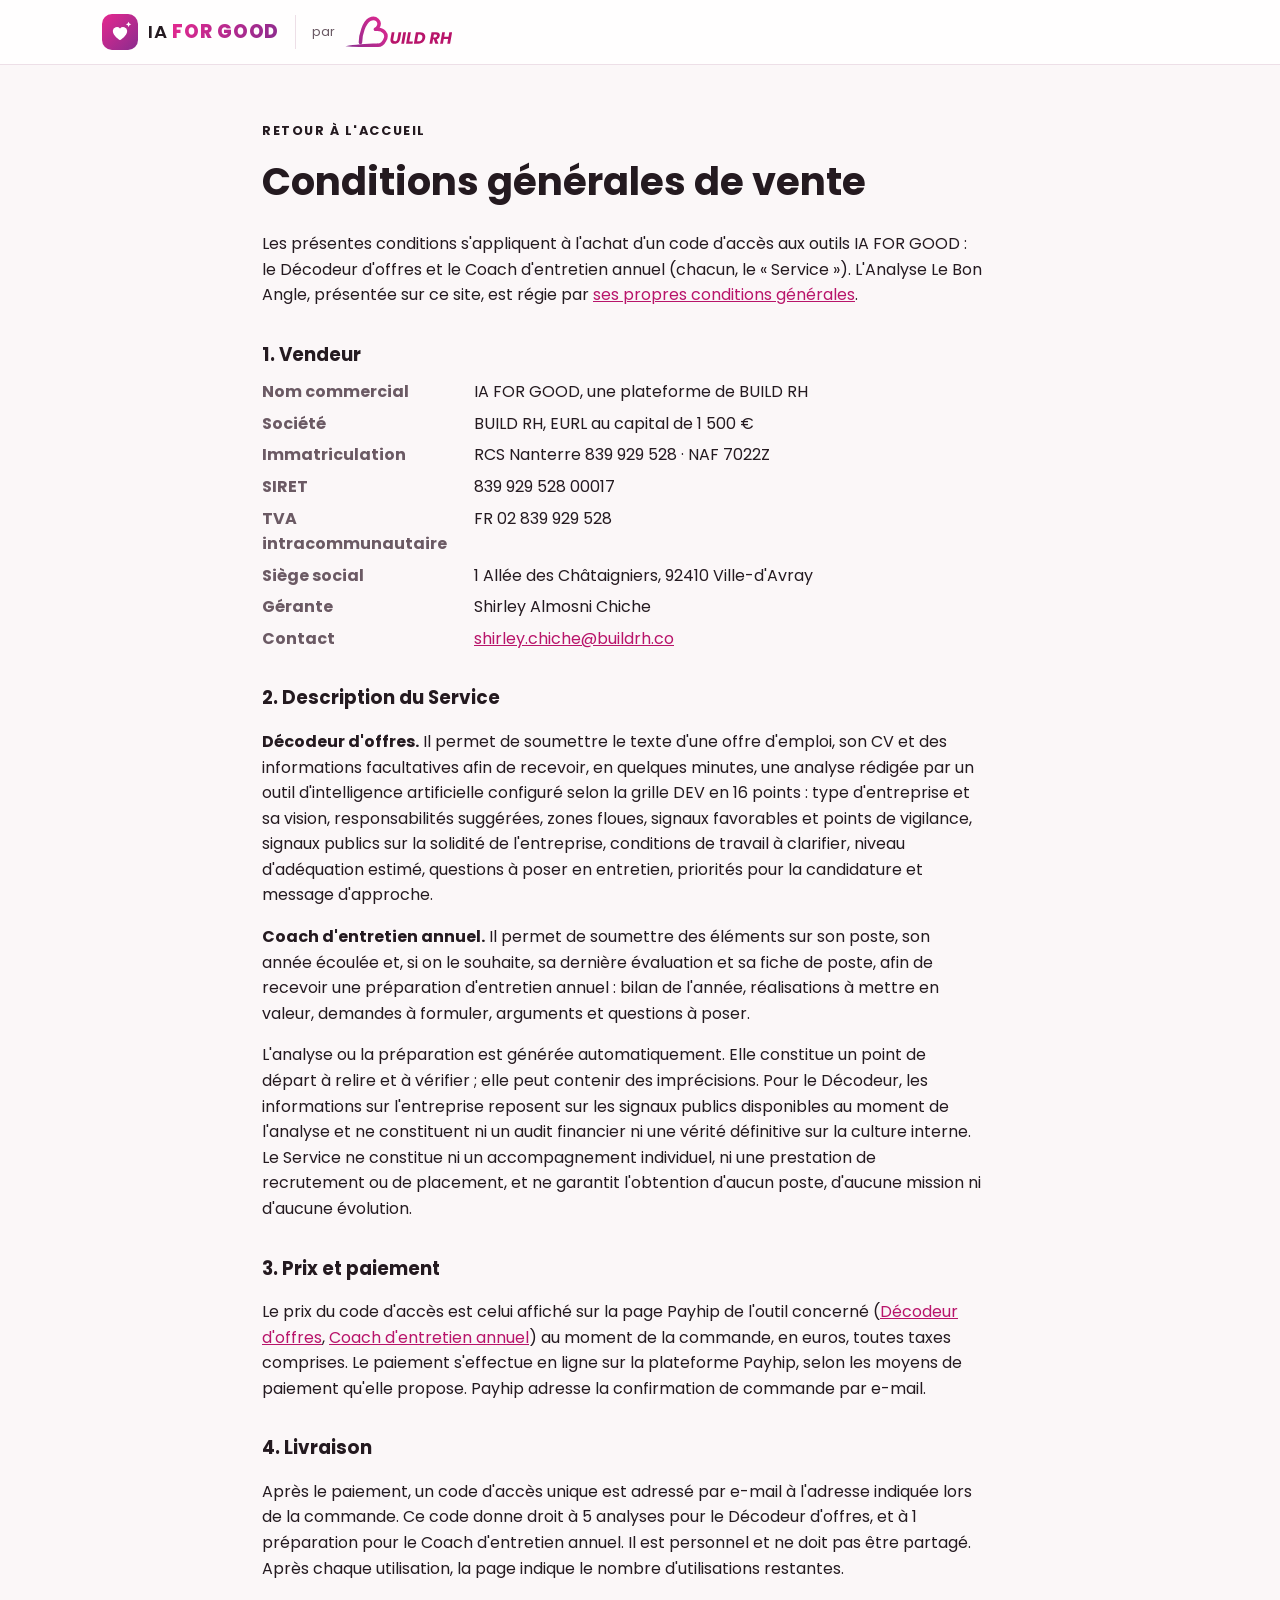
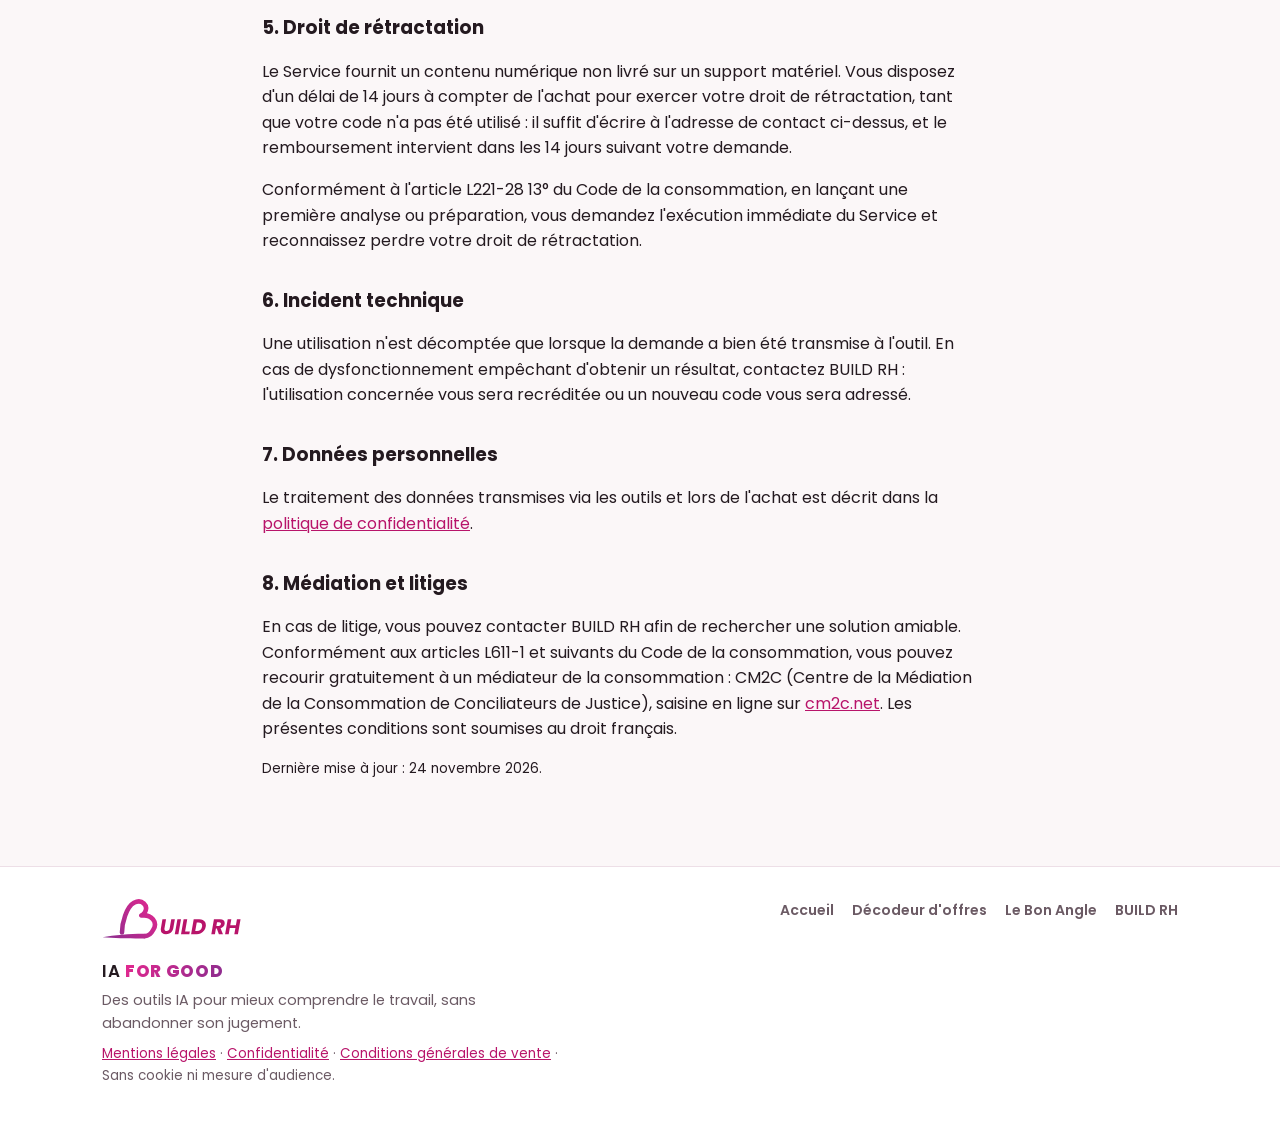
==== commit 2a9f78cf: "RGPD : politique de confidentialité, mentions légales, polices hébergées localement, CGV étendues au" ====
--- a/cgv.html
+++ b/cgv.html
@@ -6,12 +6,10 @@
   <meta name="color-scheme" content="light">
   <meta name="theme-color" content="#fbf7f8">
   <title>Conditions générales de vente · IA FOR GOOD</title>
-  <meta name="description" content="Conditions générales de vente du Décodeur d’offres IA FOR GOOD, une offre de BUILD RH.">
+  <meta name="description" content="Conditions générales de vente des outils payants IA FOR GOOD (Décodeur d’offres, Coach d’entretien annuel), une offre de BUILD RH.">
   <link rel="icon" type="image/svg+xml" href="assets/favicon.svg">
-  <link rel="preconnect" href="https://fonts.googleapis.com">
-  <link rel="preconnect" href="https://fonts.gstatic.com" crossorigin>
-  <link href="https://fonts.googleapis.com/css2?family=Poppins:wght@400;600;700;800&family=Atkinson+Hyperlegible:wght@400;700&display=swap" rel="stylesheet">
-  <link rel="stylesheet" href="style.css?v=16">
+  <link rel="preload" href="assets/fonts/poppins-latin-800-normal.woff2" as="font" type="font/woff2" crossorigin>
+  <link rel="stylesheet" href="style.css?v=17">
 </head>
 <body class="page-legal">
   <a class="skip" href="#contenu">Aller au contenu</a>
@@ -37,7 +35,7 @@
     <div class="wrap etroit">
       <p class="sur-titre"><a href="index.html">Retour à l'accueil</a></p>
       <h1>Conditions générales de vente</h1>
-      <p>Les présentes conditions s'appliquent à l'achat d'un code d'accès au Décodeur d'offres IA FOR GOOD (le « Service »). L'Analyse Le Bon Angle, présentée sur ce site, est régie par <a href="https://almosnishirley.github.io/le-bon-angle/cgv.html" target="_blank" rel="noopener">ses propres conditions générales</a>.</p>
+      <p>Les présentes conditions s'appliquent à l'achat d'un code d'accès aux outils IA FOR GOOD : le Décodeur d'offres et le Coach d'entretien annuel (chacun, le « Service »). L'Analyse Le Bon Angle, présentée sur ce site, est régie par <a href="https://almosnishirley.github.io/le-bon-angle/cgv.html" target="_blank" rel="noopener">ses propres conditions générales</a>.</p>
 
       <h2>1. Vendeur</h2>
       <dl class="fiche">
@@ -52,24 +50,25 @@
       </dl>
 
       <h2>2. Description du Service</h2>
-      <p>Le Décodeur d'offres permet de soumettre le texte d'une offre d'emploi, son CV et des informations facultatives afin de recevoir, en quelques minutes, une analyse rédigée par un outil d'intelligence artificielle configuré selon la grille DEV en 16 points : type d'entreprise et sa vision, responsabilités suggérées, zones floues, signaux favorables et points de vigilance, signaux publics sur la solidité de l'entreprise, conditions de travail à clarifier, niveau d'adéquation estimé, questions à poser en entretien, priorités pour la candidature et message d'approche.</p>
-      <p>L'analyse est générée automatiquement. Elle constitue un point de départ à relire et à vérifier ; elle peut contenir des imprécisions. Les informations sur l'entreprise reposent sur les signaux publics disponibles au moment de l'analyse et ne constituent ni un audit financier ni une vérité définitive sur la culture interne. Le Service ne constitue ni un accompagnement individuel, ni une prestation de recrutement ou de placement, et ne garantit l'obtention d'aucun poste ou mission.</p>
+      <p><strong>Décodeur d'offres.</strong> Il permet de soumettre le texte d'une offre d'emploi, son CV et des informations facultatives afin de recevoir, en quelques minutes, une analyse rédigée par un outil d'intelligence artificielle configuré selon la grille DEV en 16 points : type d'entreprise et sa vision, responsabilités suggérées, zones floues, signaux favorables et points de vigilance, signaux publics sur la solidité de l'entreprise, conditions de travail à clarifier, niveau d'adéquation estimé, questions à poser en entretien, priorités pour la candidature et message d'approche.</p>
+      <p><strong>Coach d'entretien annuel.</strong> Il permet de soumettre des éléments sur son poste, son année écoulée et, si on le souhaite, sa dernière évaluation et sa fiche de poste, afin de recevoir une préparation d'entretien annuel : bilan de l'année, réalisations à mettre en valeur, demandes à formuler, arguments et questions à poser.</p>
+      <p>L'analyse ou la préparation est générée automatiquement. Elle constitue un point de départ à relire et à vérifier ; elle peut contenir des imprécisions. Pour le Décodeur, les informations sur l'entreprise reposent sur les signaux publics disponibles au moment de l'analyse et ne constituent ni un audit financier ni une vérité définitive sur la culture interne. Le Service ne constitue ni un accompagnement individuel, ni une prestation de recrutement ou de placement, et ne garantit l'obtention d'aucun poste, d'aucune mission ni d'aucune évolution.</p>
 
       <h2>3. Prix et paiement</h2>
-      <p>Le prix du code d'accès est celui affiché sur <a href="https://payhip.com/b/MjdBF" target="_blank" rel="noopener">la page Payhip du Décodeur</a> au moment de la commande, en euros, toutes taxes comprises. Le paiement s'effectue en ligne sur la plateforme Payhip, selon les moyens de paiement qu'elle propose. Payhip adresse la confirmation de commande par e-mail.</p>
+      <p>Le prix du code d'accès est celui affiché sur la page Payhip de l'outil concerné (<a href="https://payhip.com/b/MjdBF" target="_blank" rel="noopener">Décodeur d'offres</a>, <a href="https://payhip.com/b/vAtei" target="_blank" rel="noopener">Coach d'entretien annuel</a>) au moment de la commande, en euros, toutes taxes comprises. Le paiement s'effectue en ligne sur la plateforme Payhip, selon les moyens de paiement qu'elle propose. Payhip adresse la confirmation de commande par e-mail.</p>
 
       <h2>4. Livraison</h2>
-      <p>Après le paiement, un code d'accès unique est adressé par e-mail à l'adresse indiquée lors de la commande. Ce code donne droit à 5 analyses, sans limite de durée annoncée. Il est personnel et ne doit pas être partagé. Après chaque analyse, la page indique le nombre d'analyses restantes.</p>
+      <p>Après le paiement, un code d'accès unique est adressé par e-mail à l'adresse indiquée lors de la commande. Ce code donne droit à 5 analyses pour le Décodeur d'offres, et à 1 préparation pour le Coach d'entretien annuel. Il est personnel et ne doit pas être partagé. Après chaque utilisation, la page indique le nombre d'utilisations restantes.</p>
 
       <h2>5. Droit de rétractation</h2>
-      <p>Le Service fournit un contenu numérique non livré sur un support matériel. Vous disposez d'un délai de 14 jours à compter de l'achat pour exercer votre droit de rétractation, tant qu'aucune analyse n'a été lancée avec votre code : il suffit d'écrire à l'adresse de contact ci-dessus, et le remboursement intervient dans les 14 jours suivant votre demande.</p>
-      <p>Conformément à l'article L221-28 13° du Code de la consommation, en lançant une première analyse, vous demandez l'exécution immédiate du Service et reconnaissez perdre votre droit de rétractation.</p>
+      <p>Le Service fournit un contenu numérique non livré sur un support matériel. Vous disposez d'un délai de 14 jours à compter de l'achat pour exercer votre droit de rétractation, tant que votre code n'a pas été utilisé : il suffit d'écrire à l'adresse de contact ci-dessus, et le remboursement intervient dans les 14 jours suivant votre demande.</p>
+      <p>Conformément à l'article L221-28 13° du Code de la consommation, en lançant une première analyse ou préparation, vous demandez l'exécution immédiate du Service et reconnaissez perdre votre droit de rétractation.</p>
 
       <h2>6. Incident technique</h2>
-      <p>Une analyse n'est décomptée que lorsque la demande a bien été transmise à l'outil. En cas de dysfonctionnement empêchant d'obtenir un résultat, contactez BUILD RH : l'analyse concernée vous sera recréditée ou un nouveau code vous sera adressé.</p>
+      <p>Une utilisation n'est décomptée que lorsque la demande a bien été transmise à l'outil. En cas de dysfonctionnement empêchant d'obtenir un résultat, contactez BUILD RH : l'utilisation concernée vous sera recréditée ou un nouveau code vous sera adressé.</p>
 
       <h2>7. Données personnelles</h2>
-      <p>Ce site ne conserve rien : ni compte, ni cookie de suivi, ni base de données. Le texte de l'offre, du CV et des informations facultatives est transmis à l'outil d'analyse hébergé chez Dust, le fournisseur utilisé par BUILD RH, pour produire l'analyse ; vous pouvez masquer automatiquement votre e-mail et votre téléphone avant l'envoi. L'adresse e-mail indiquée lors de l'achat est visible par BUILD RH dans son espace Payhip et sert à vous adresser le code ; la politique de confidentialité de Payhip s'applique également. Vous pouvez demander la suppression de vos données à tout moment en écrivant à l'adresse de contact ci-dessus.</p>
+      <p>Le traitement des données transmises via les outils et lors de l'achat est décrit dans la <a href="confidentialite.html">politique de confidentialité</a>.</p>
 
       <h2>8. Médiation et litiges</h2>
       <p>En cas de litige, vous pouvez contacter BUILD RH afin de rechercher une solution amiable. Conformément aux articles L611-1 et suivants du Code de la consommation, vous pouvez recourir gratuitement à un médiateur de la consommation : CM2C (Centre de la Médiation de la Consommation de Conciliateurs de Justice), saisine en ligne sur <a href="https://cm2c.net" target="_blank" rel="noopener">cm2c.net</a>. Les présentes conditions sont soumises au droit français.</p>
@@ -84,6 +83,7 @@
         <a class="pied-logo" href="https://build-rh.io/" target="_blank" rel="noopener"><img src="assets/logo-buildrh-couleur.svg" alt="BUILD RH" width="150" height="47"></a>
         <p class="pied-marque">IA <b>FOR GOOD</b></p>
         <p class="pied-txt">Des outils IA pour mieux comprendre le travail, sans abandonner son jugement.</p>
+        <p class="pied-txt pied-legal"><a href="mentions-legales.html">Mentions légales</a> · <a href="confidentialite.html">Confidentialité</a> · <a href="cgv.html">Conditions générales de vente</a> · Sans cookie ni mesure d'audience.</p>
       </div>
       <ul class="pied-liens"><li><a href="index.html">Accueil</a></li><li><a href="decodeur.html">Décodeur d'offres</a></li><li><a href="https://almosnishirley.github.io/le-bon-angle/" target="_blank" rel="noopener">Le Bon Angle</a></li><li><a href="https://build-rh.io/" target="_blank" rel="noopener">BUILD RH</a></li></ul>
     </div>
--- a/style.css
+++ b/style.css
@@ -1,4 +1,11 @@
 /* IA FOR GOOD — charte claire BUILD RH (magenta → violet), Poppins */
+/* Polices hébergées sur le site (aucun appel à Google Fonts) */
+@font-face { font-family: "Poppins"; src: url("assets/fonts/poppins-latin-400-normal.woff2") format("woff2"); font-weight: 400; font-style: normal; font-display: swap; }
+@font-face { font-family: "Poppins"; src: url("assets/fonts/poppins-latin-600-normal.woff2") format("woff2"); font-weight: 600; font-style: normal; font-display: swap; }
+@font-face { font-family: "Poppins"; src: url("assets/fonts/poppins-latin-700-normal.woff2") format("woff2"); font-weight: 700; font-style: normal; font-display: swap; }
+@font-face { font-family: "Poppins"; src: url("assets/fonts/poppins-latin-800-normal.woff2") format("woff2"); font-weight: 800; font-style: normal; font-display: swap; }
+@font-face { font-family: "Atkinson Hyperlegible"; src: url("assets/fonts/atkinson-hyperlegible-latin-400-normal.woff2") format("woff2"); font-weight: 400; font-style: normal; font-display: swap; }
+@font-face { font-family: "Atkinson Hyperlegible"; src: url("assets/fonts/atkinson-hyperlegible-latin-700-normal.woff2") format("woff2"); font-weight: 700; font-style: normal; font-display: swap; }
 :root {
   --pink: #e5288f;
   --violet: #8a2c8e;
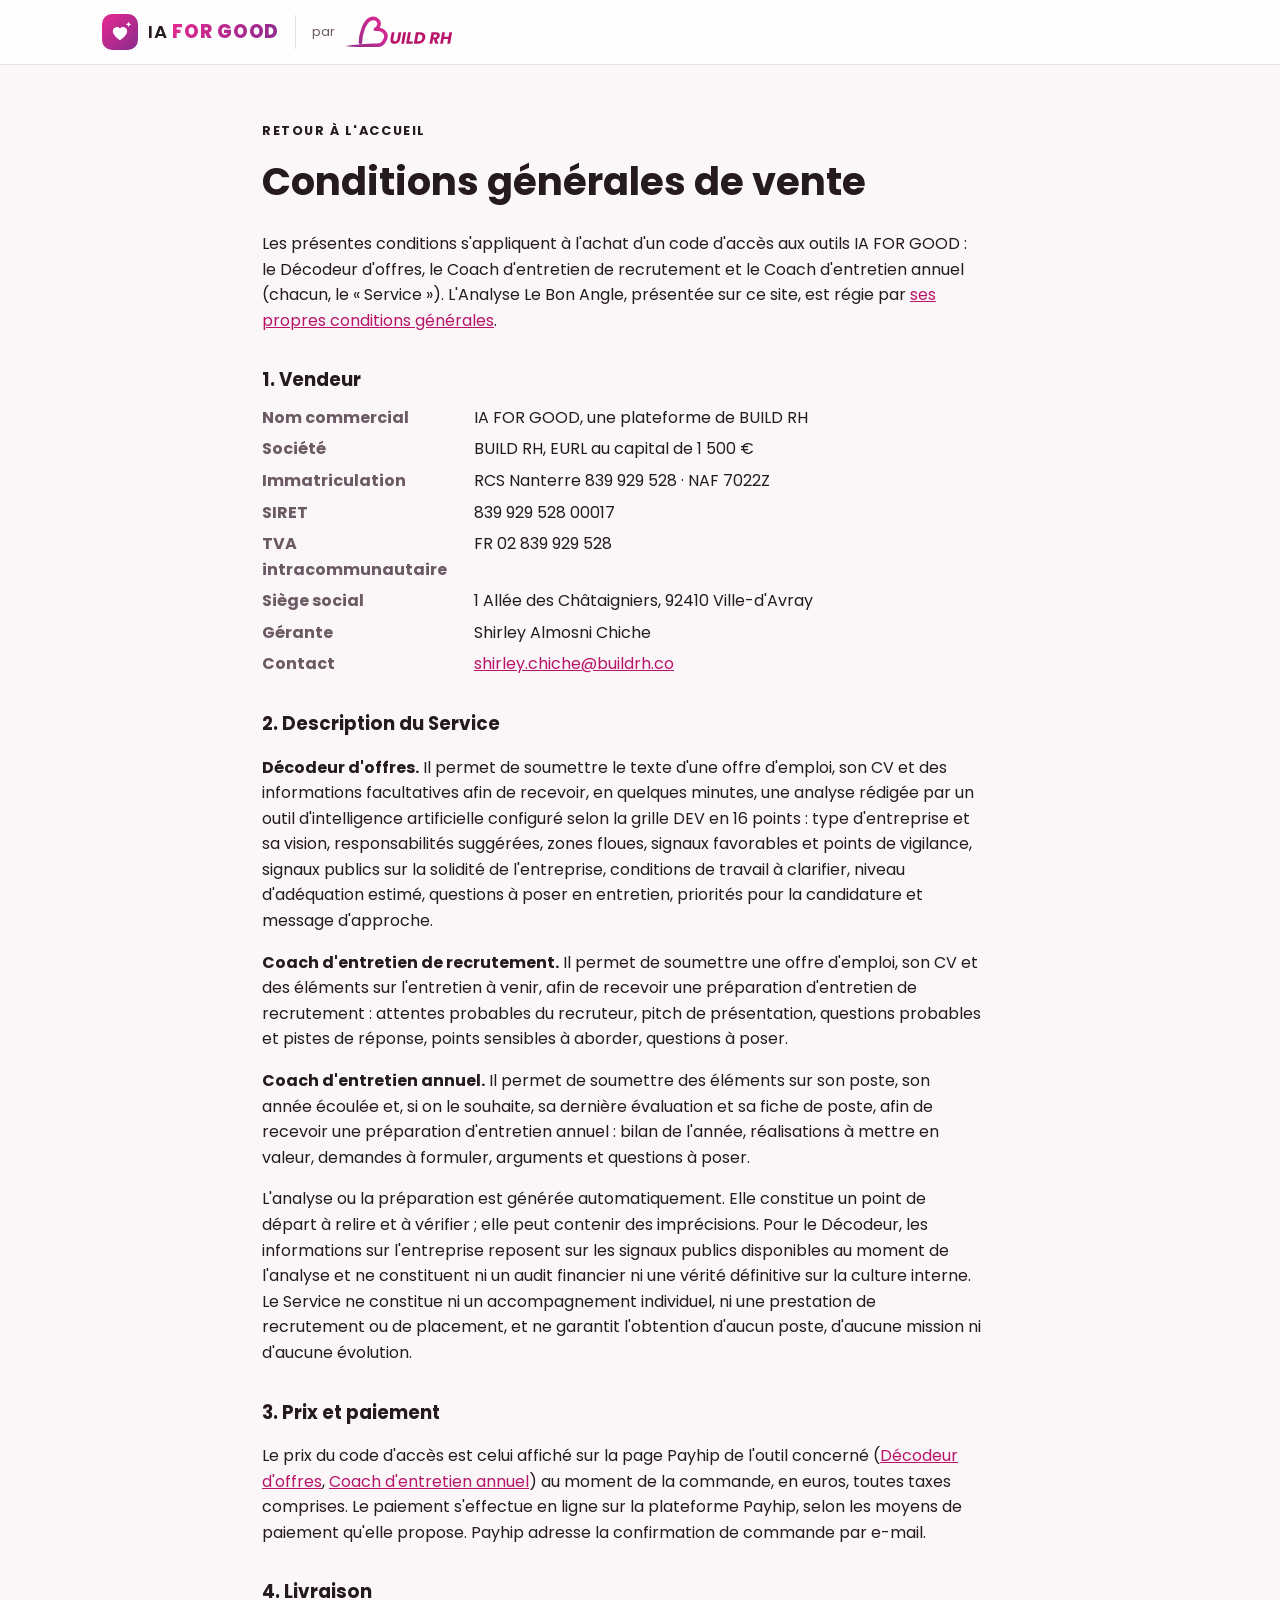
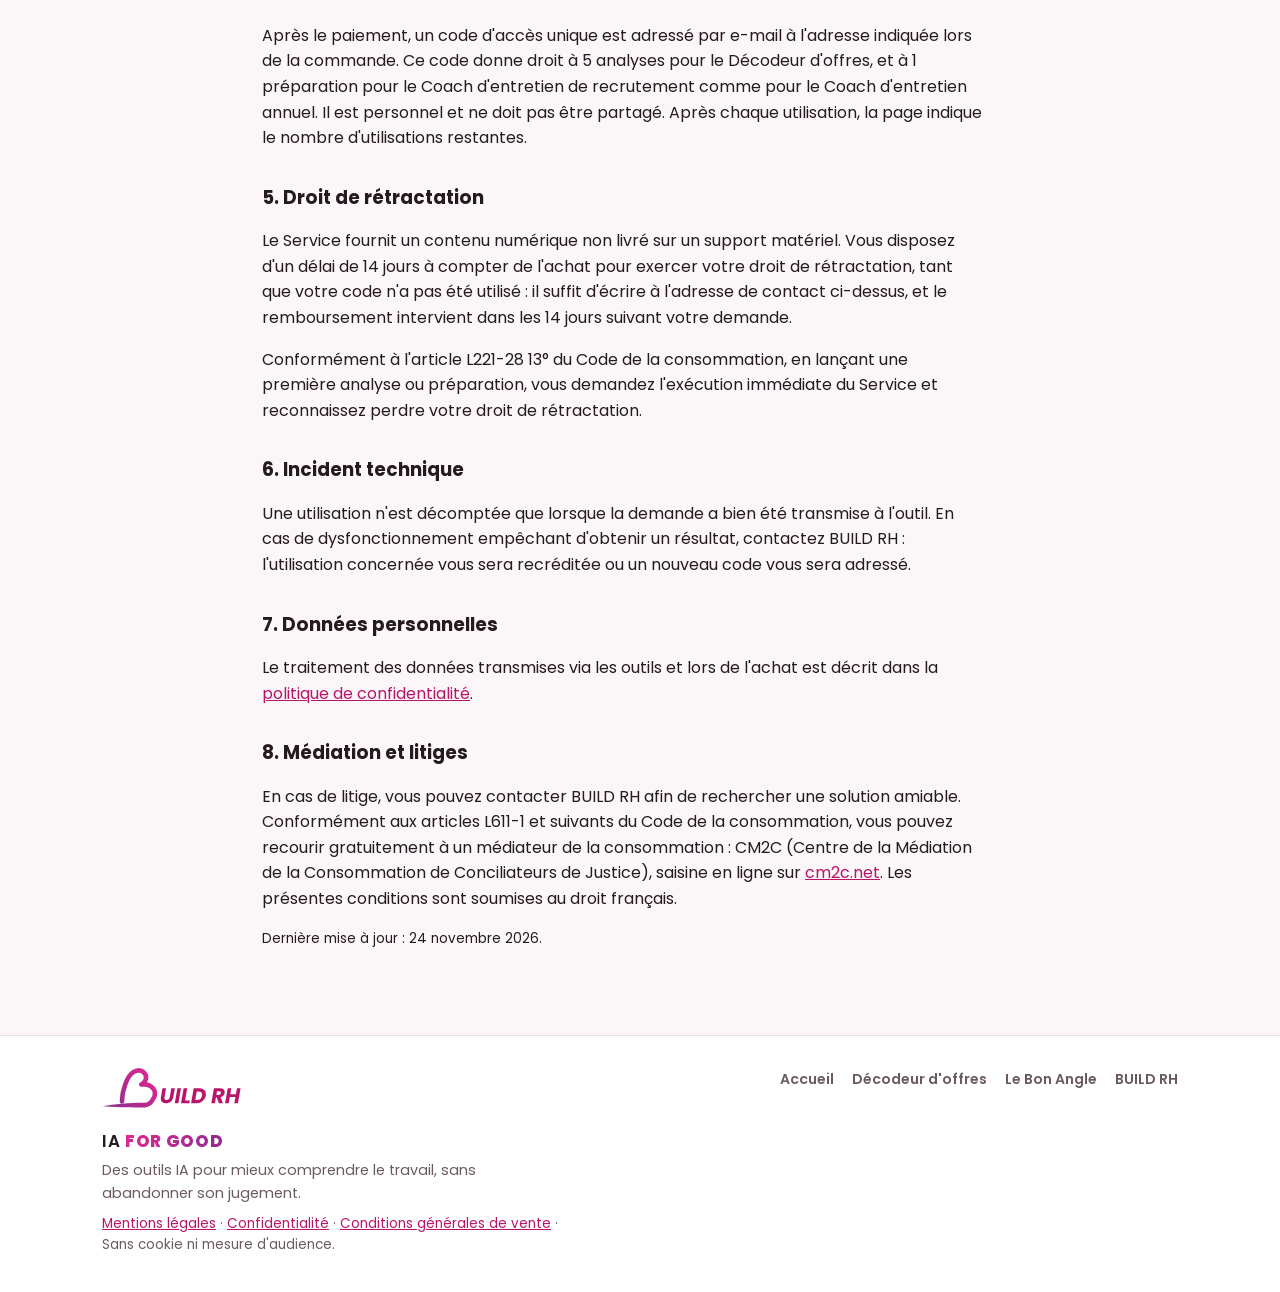
==== commit 84e91c12: "Coach d'entretien de recrutement : nouvelle page, relais Cloudflare et carte d'accueil Agent Dust MG" ====
--- a/cgv.html
+++ b/cgv.html
@@ -6,10 +6,10 @@
   <meta name="color-scheme" content="light">
   <meta name="theme-color" content="#fbf7f8">
   <title>Conditions générales de vente · IA FOR GOOD</title>
-  <meta name="description" content="Conditions générales de vente des outils payants IA FOR GOOD (Décodeur d’offres, Coach d’entretien annuel), une offre de BUILD RH.">
+  <meta name="description" content="Conditions générales de vente des outils payants IA FOR GOOD (Décodeur d’offres, Coach d’entretien de recrutement, Coach d’entretien annuel), une offre de BUILD RH.">
   <link rel="icon" type="image/svg+xml" href="assets/favicon.svg">
   <link rel="preload" href="assets/fonts/poppins-latin-800-normal.woff2" as="font" type="font/woff2" crossorigin>
-  <link rel="stylesheet" href="style.css?v=17">
+  <link rel="stylesheet" href="style.css?v=18">
 </head>
 <body class="page-legal">
   <a class="skip" href="#contenu">Aller au contenu</a>
@@ -35,7 +35,7 @@
     <div class="wrap etroit">
       <p class="sur-titre"><a href="index.html">Retour à l'accueil</a></p>
       <h1>Conditions générales de vente</h1>
-      <p>Les présentes conditions s'appliquent à l'achat d'un code d'accès aux outils IA FOR GOOD : le Décodeur d'offres et le Coach d'entretien annuel (chacun, le « Service »). L'Analyse Le Bon Angle, présentée sur ce site, est régie par <a href="https://almosnishirley.github.io/le-bon-angle/cgv.html" target="_blank" rel="noopener">ses propres conditions générales</a>.</p>
+      <p>Les présentes conditions s'appliquent à l'achat d'un code d'accès aux outils IA FOR GOOD : le Décodeur d'offres, le Coach d'entretien de recrutement et le Coach d'entretien annuel (chacun, le « Service »). L'Analyse Le Bon Angle, présentée sur ce site, est régie par <a href="https://almosnishirley.github.io/le-bon-angle/cgv.html" target="_blank" rel="noopener">ses propres conditions générales</a>.</p>
 
       <h2>1. Vendeur</h2>
       <dl class="fiche">
@@ -51,6 +51,7 @@
 
       <h2>2. Description du Service</h2>
       <p><strong>Décodeur d'offres.</strong> Il permet de soumettre le texte d'une offre d'emploi, son CV et des informations facultatives afin de recevoir, en quelques minutes, une analyse rédigée par un outil d'intelligence artificielle configuré selon la grille DEV en 16 points : type d'entreprise et sa vision, responsabilités suggérées, zones floues, signaux favorables et points de vigilance, signaux publics sur la solidité de l'entreprise, conditions de travail à clarifier, niveau d'adéquation estimé, questions à poser en entretien, priorités pour la candidature et message d'approche.</p>
+      <p><strong>Coach d'entretien de recrutement.</strong> Il permet de soumettre une offre d'emploi, son CV et des éléments sur l'entretien à venir, afin de recevoir une préparation d'entretien de recrutement : attentes probables du recruteur, pitch de présentation, questions probables et pistes de réponse, points sensibles à aborder, questions à poser.</p>
       <p><strong>Coach d'entretien annuel.</strong> Il permet de soumettre des éléments sur son poste, son année écoulée et, si on le souhaite, sa dernière évaluation et sa fiche de poste, afin de recevoir une préparation d'entretien annuel : bilan de l'année, réalisations à mettre en valeur, demandes à formuler, arguments et questions à poser.</p>
       <p>L'analyse ou la préparation est générée automatiquement. Elle constitue un point de départ à relire et à vérifier ; elle peut contenir des imprécisions. Pour le Décodeur, les informations sur l'entreprise reposent sur les signaux publics disponibles au moment de l'analyse et ne constituent ni un audit financier ni une vérité définitive sur la culture interne. Le Service ne constitue ni un accompagnement individuel, ni une prestation de recrutement ou de placement, et ne garantit l'obtention d'aucun poste, d'aucune mission ni d'aucune évolution.</p>
 
@@ -58,7 +59,7 @@
       <p>Le prix du code d'accès est celui affiché sur la page Payhip de l'outil concerné (<a href="https://payhip.com/b/MjdBF" target="_blank" rel="noopener">Décodeur d'offres</a>, <a href="https://payhip.com/b/vAtei" target="_blank" rel="noopener">Coach d'entretien annuel</a>) au moment de la commande, en euros, toutes taxes comprises. Le paiement s'effectue en ligne sur la plateforme Payhip, selon les moyens de paiement qu'elle propose. Payhip adresse la confirmation de commande par e-mail.</p>
 
       <h2>4. Livraison</h2>
-      <p>Après le paiement, un code d'accès unique est adressé par e-mail à l'adresse indiquée lors de la commande. Ce code donne droit à 5 analyses pour le Décodeur d'offres, et à 1 préparation pour le Coach d'entretien annuel. Il est personnel et ne doit pas être partagé. Après chaque utilisation, la page indique le nombre d'utilisations restantes.</p>
+      <p>Après le paiement, un code d'accès unique est adressé par e-mail à l'adresse indiquée lors de la commande. Ce code donne droit à 5 analyses pour le Décodeur d'offres, et à 1 préparation pour le Coach d'entretien de recrutement comme pour le Coach d'entretien annuel. Il est personnel et ne doit pas être partagé. Après chaque utilisation, la page indique le nombre d'utilisations restantes.</p>
 
       <h2>5. Droit de rétractation</h2>
       <p>Le Service fournit un contenu numérique non livré sur un support matériel. Vous disposez d'un délai de 14 jours à compter de l'achat pour exercer votre droit de rétractation, tant que votre code n'a pas été utilisé : il suffit d'écrire à l'adresse de contact ci-dessus, et le remboursement intervient dans les 14 jours suivant votre demande.</p>
--- a/style.css
+++ b/style.css
@@ -216,11 +216,12 @@
 .bloc label:first-of-type { margin-top: 0; }
 .aide { display: block; font-weight: 400; font-size: .85em; color: var(--ink-2); }
 .aide-bloc { margin: 0 0 12px; font-size: .88em; color: var(--ink-2); }
-.bloc input[type=url], .bloc input[type=text], .bloc textarea {
+.bloc input[type=url], .bloc input[type=text], .bloc textarea, .bloc select {
   width: 100%; border: 1.5px solid var(--line); border-radius: 12px; padding: 11px 14px; background: #fff; font-size: .95em; line-height: 1.5;
 }
 .bloc textarea { resize: vertical; }
-.bloc input:focus, .bloc textarea:focus { border-color: var(--magenta); outline: none; box-shadow: 0 0 0 3px rgba(229,40,143,.14); }
+.bloc select { appearance: none; -webkit-appearance: none; padding-right: 38px; cursor: pointer; background: #fff url("data:image/svg+xml,%3Csvg xmlns='http://www.w3.org/2000/svg' viewBox='0 0 24 24' fill='none' stroke='%238a2c8e' stroke-width='2.4' stroke-linecap='round' stroke-linejoin='round'%3E%3Cpath d='M6 9l6 6 6-6'/%3E%3C/svg%3E") no-repeat right 12px center / 18px; }
+.bloc input:focus, .bloc textarea:focus, .bloc select:focus { border-color: var(--magenta); outline: none; box-shadow: 0 0 0 3px rgba(229,40,143,.14); }
 [aria-invalid="true"] { border-color: #c0262d !important; }
 .deux { display: grid; grid-template-columns: repeat(auto-fit, minmax(min(240px, 100%), 1fr)); gap: 0 16px; margin-bottom: 4px; }
 .deux label { margin-top: 0; }
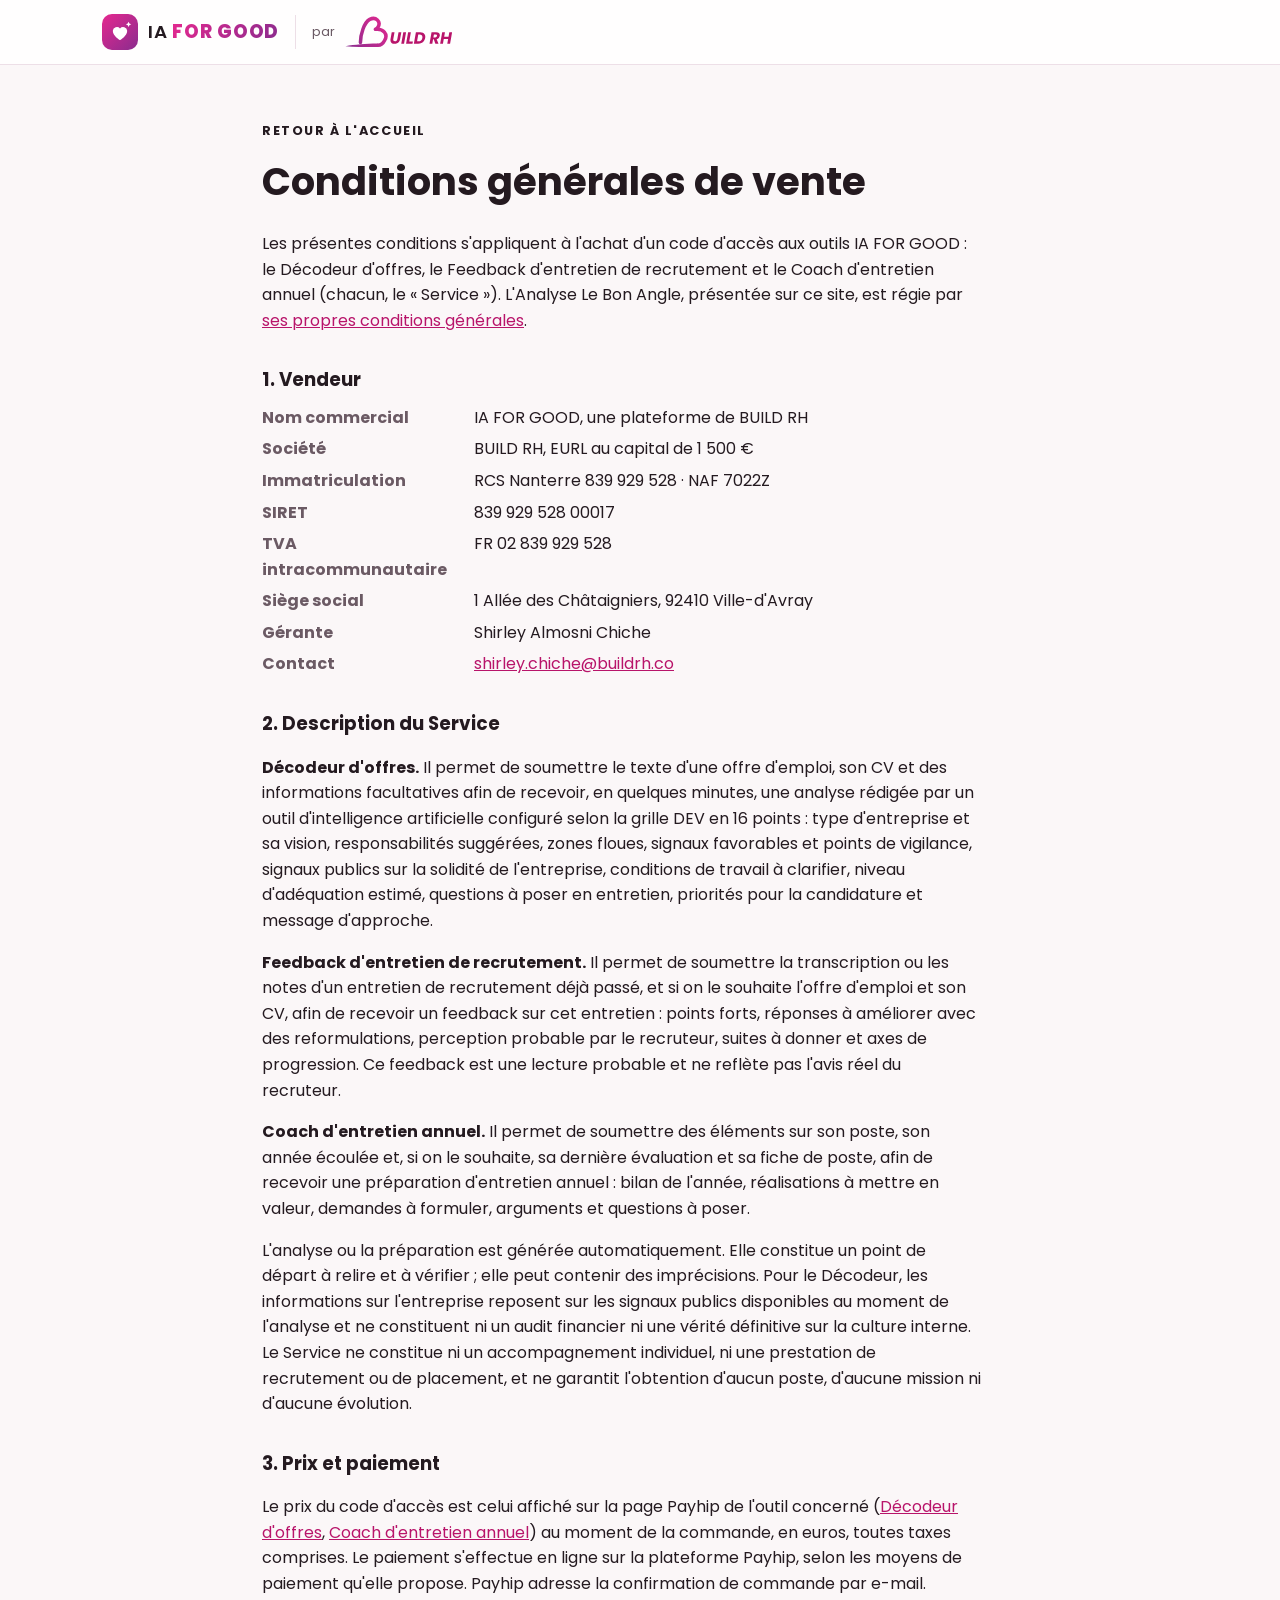
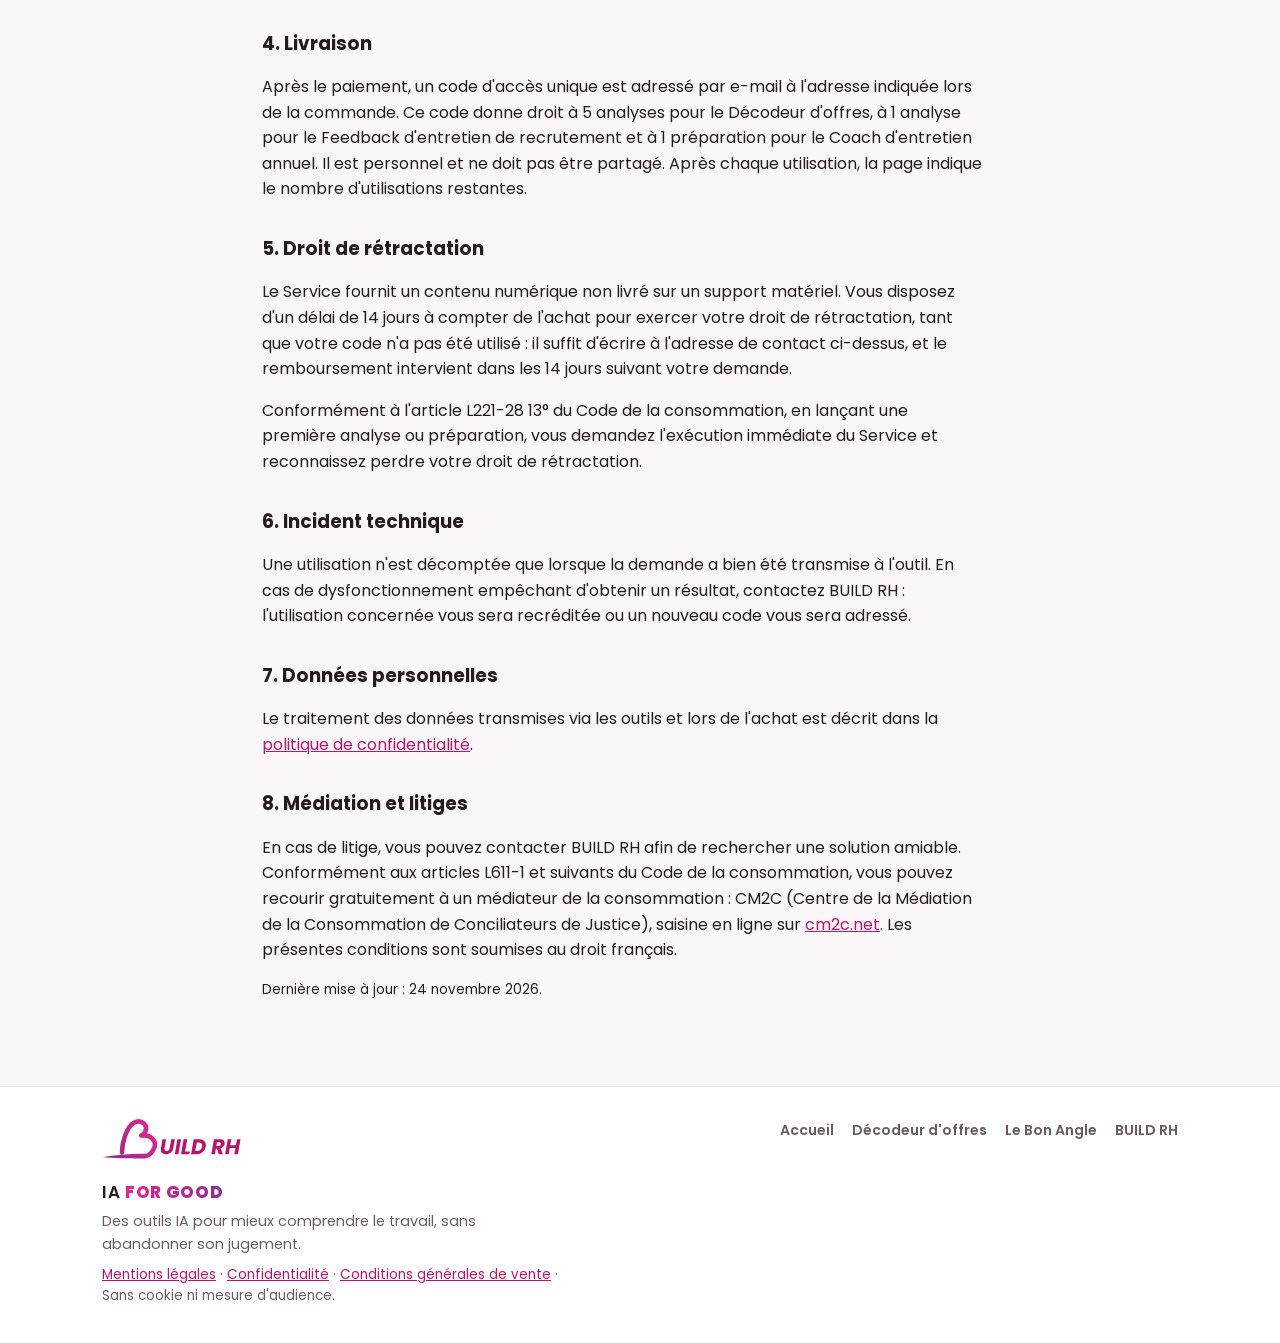
==== commit ce5446aa: "Feedback d'entretien de recrutement : l'outil analyse la transcription d'un entretien passé Remplace" ====
--- a/cgv.html
+++ b/cgv.html
@@ -6,7 +6,7 @@
   <meta name="color-scheme" content="light">
   <meta name="theme-color" content="#fbf7f8">
   <title>Conditions générales de vente · IA FOR GOOD</title>
-  <meta name="description" content="Conditions générales de vente des outils payants IA FOR GOOD (Décodeur d’offres, Coach d’entretien de recrutement, Coach d’entretien annuel), une offre de BUILD RH.">
+  <meta name="description" content="Conditions générales de vente des outils payants IA FOR GOOD (Décodeur d’offres, Feedback d’entretien de recrutement, Coach d’entretien annuel), une offre de BUILD RH.">
   <link rel="icon" type="image/svg+xml" href="assets/favicon.svg">
   <link rel="preload" href="assets/fonts/poppins-latin-800-normal.woff2" as="font" type="font/woff2" crossorigin>
   <link rel="stylesheet" href="style.css?v=18">
@@ -35,7 +35,7 @@
     <div class="wrap etroit">
       <p class="sur-titre"><a href="index.html">Retour à l'accueil</a></p>
       <h1>Conditions générales de vente</h1>
-      <p>Les présentes conditions s'appliquent à l'achat d'un code d'accès aux outils IA FOR GOOD : le Décodeur d'offres, le Coach d'entretien de recrutement et le Coach d'entretien annuel (chacun, le « Service »). L'Analyse Le Bon Angle, présentée sur ce site, est régie par <a href="https://almosnishirley.github.io/le-bon-angle/cgv.html" target="_blank" rel="noopener">ses propres conditions générales</a>.</p>
+      <p>Les présentes conditions s'appliquent à l'achat d'un code d'accès aux outils IA FOR GOOD : le Décodeur d'offres, le Feedback d'entretien de recrutement et le Coach d'entretien annuel (chacun, le « Service »). L'Analyse Le Bon Angle, présentée sur ce site, est régie par <a href="https://almosnishirley.github.io/le-bon-angle/cgv.html" target="_blank" rel="noopener">ses propres conditions générales</a>.</p>
 
       <h2>1. Vendeur</h2>
       <dl class="fiche">
@@ -51,7 +51,7 @@
 
       <h2>2. Description du Service</h2>
       <p><strong>Décodeur d'offres.</strong> Il permet de soumettre le texte d'une offre d'emploi, son CV et des informations facultatives afin de recevoir, en quelques minutes, une analyse rédigée par un outil d'intelligence artificielle configuré selon la grille DEV en 16 points : type d'entreprise et sa vision, responsabilités suggérées, zones floues, signaux favorables et points de vigilance, signaux publics sur la solidité de l'entreprise, conditions de travail à clarifier, niveau d'adéquation estimé, questions à poser en entretien, priorités pour la candidature et message d'approche.</p>
-      <p><strong>Coach d'entretien de recrutement.</strong> Il permet de soumettre une offre d'emploi, son CV et des éléments sur l'entretien à venir, afin de recevoir une préparation d'entretien de recrutement : attentes probables du recruteur, pitch de présentation, questions probables et pistes de réponse, points sensibles à aborder, questions à poser.</p>
+      <p><strong>Feedback d'entretien de recrutement.</strong> Il permet de soumettre la transcription ou les notes d'un entretien de recrutement déjà passé, et si on le souhaite l'offre d'emploi et son CV, afin de recevoir un feedback sur cet entretien : points forts, réponses à améliorer avec des reformulations, perception probable par le recruteur, suites à donner et axes de progression. Ce feedback est une lecture probable et ne reflète pas l'avis réel du recruteur.</p>
       <p><strong>Coach d'entretien annuel.</strong> Il permet de soumettre des éléments sur son poste, son année écoulée et, si on le souhaite, sa dernière évaluation et sa fiche de poste, afin de recevoir une préparation d'entretien annuel : bilan de l'année, réalisations à mettre en valeur, demandes à formuler, arguments et questions à poser.</p>
       <p>L'analyse ou la préparation est générée automatiquement. Elle constitue un point de départ à relire et à vérifier ; elle peut contenir des imprécisions. Pour le Décodeur, les informations sur l'entreprise reposent sur les signaux publics disponibles au moment de l'analyse et ne constituent ni un audit financier ni une vérité définitive sur la culture interne. Le Service ne constitue ni un accompagnement individuel, ni une prestation de recrutement ou de placement, et ne garantit l'obtention d'aucun poste, d'aucune mission ni d'aucune évolution.</p>
 
@@ -59,7 +59,7 @@
       <p>Le prix du code d'accès est celui affiché sur la page Payhip de l'outil concerné (<a href="https://payhip.com/b/MjdBF" target="_blank" rel="noopener">Décodeur d'offres</a>, <a href="https://payhip.com/b/vAtei" target="_blank" rel="noopener">Coach d'entretien annuel</a>) au moment de la commande, en euros, toutes taxes comprises. Le paiement s'effectue en ligne sur la plateforme Payhip, selon les moyens de paiement qu'elle propose. Payhip adresse la confirmation de commande par e-mail.</p>
 
       <h2>4. Livraison</h2>
-      <p>Après le paiement, un code d'accès unique est adressé par e-mail à l'adresse indiquée lors de la commande. Ce code donne droit à 5 analyses pour le Décodeur d'offres, et à 1 préparation pour le Coach d'entretien de recrutement comme pour le Coach d'entretien annuel. Il est personnel et ne doit pas être partagé. Après chaque utilisation, la page indique le nombre d'utilisations restantes.</p>
+      <p>Après le paiement, un code d'accès unique est adressé par e-mail à l'adresse indiquée lors de la commande. Ce code donne droit à 5 analyses pour le Décodeur d'offres, à 1 analyse pour le Feedback d'entretien de recrutement et à 1 préparation pour le Coach d'entretien annuel. Il est personnel et ne doit pas être partagé. Après chaque utilisation, la page indique le nombre d'utilisations restantes.</p>
 
       <h2>5. Droit de rétractation</h2>
       <p>Le Service fournit un contenu numérique non livré sur un support matériel. Vous disposez d'un délai de 14 jours à compter de l'achat pour exercer votre droit de rétractation, tant que votre code n'a pas été utilisé : il suffit d'écrire à l'adresse de contact ci-dessus, et le remboursement intervient dans les 14 jours suivant votre demande.</p>
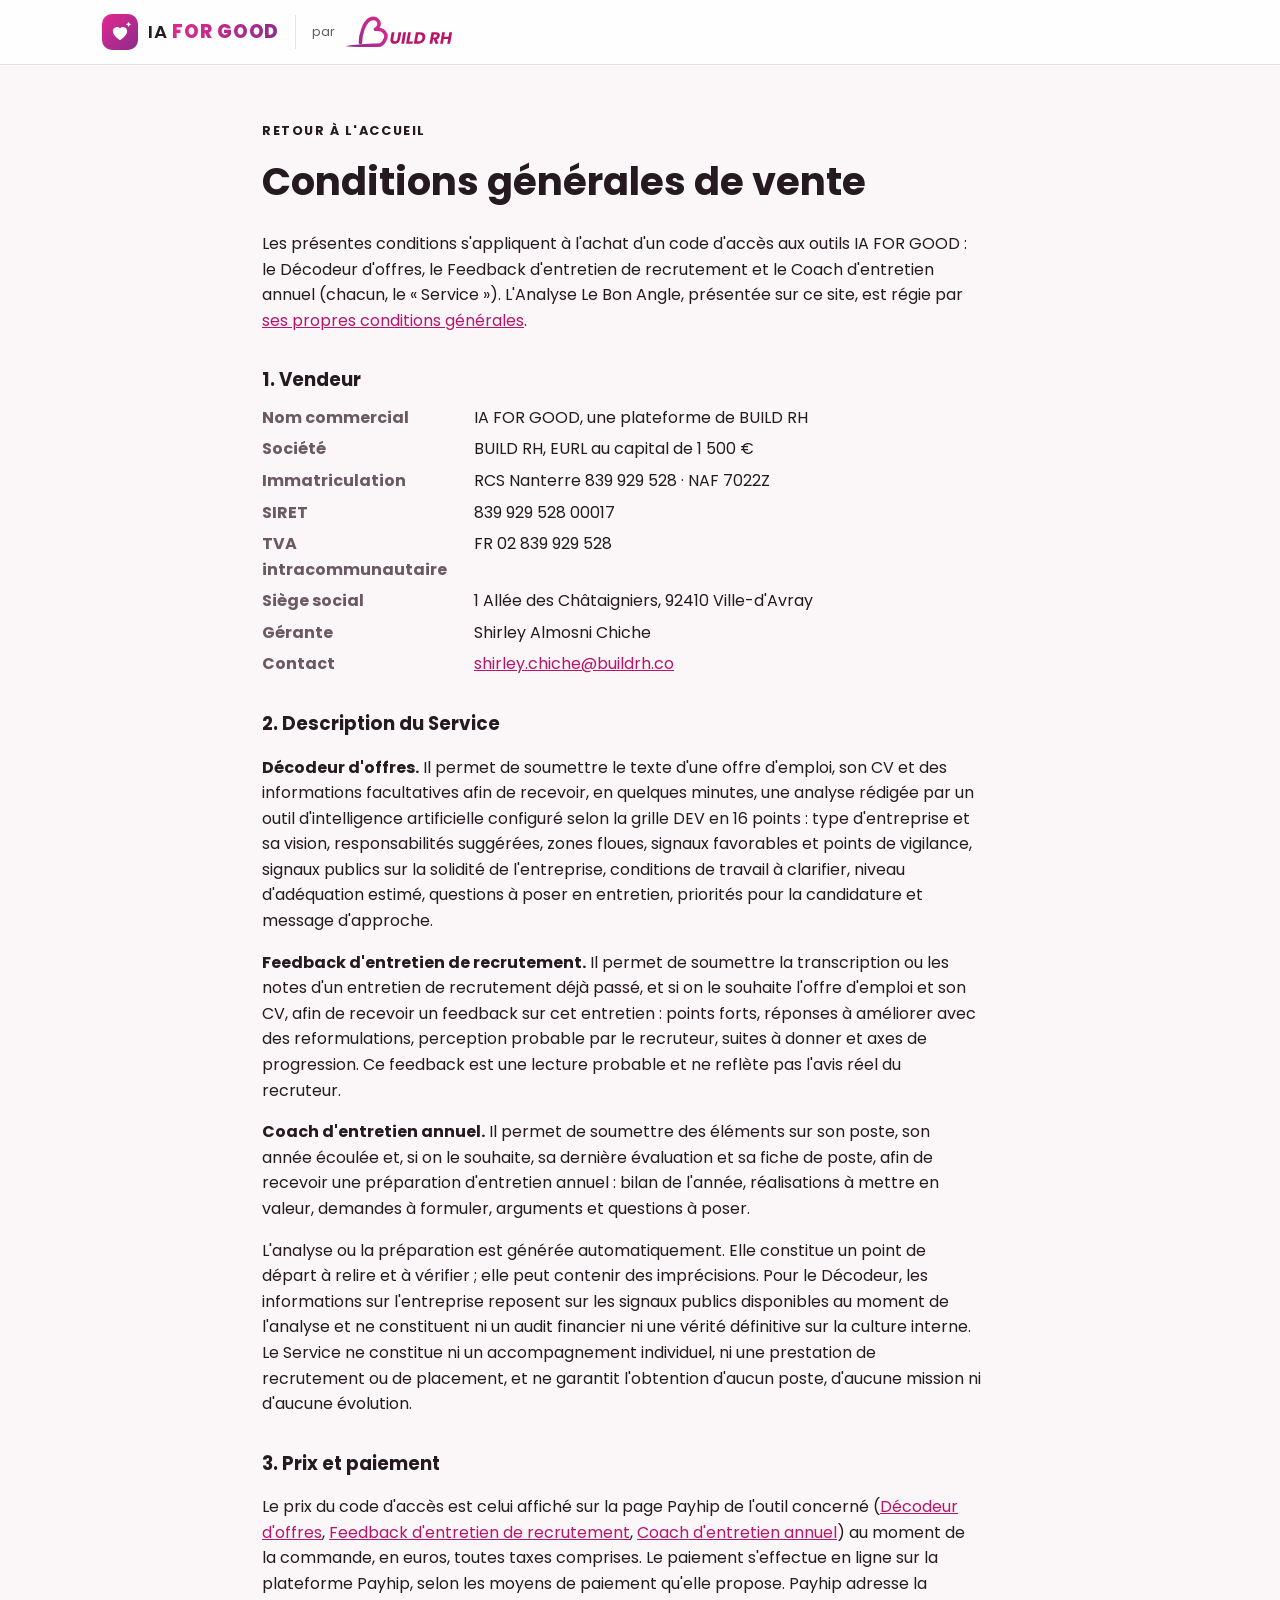
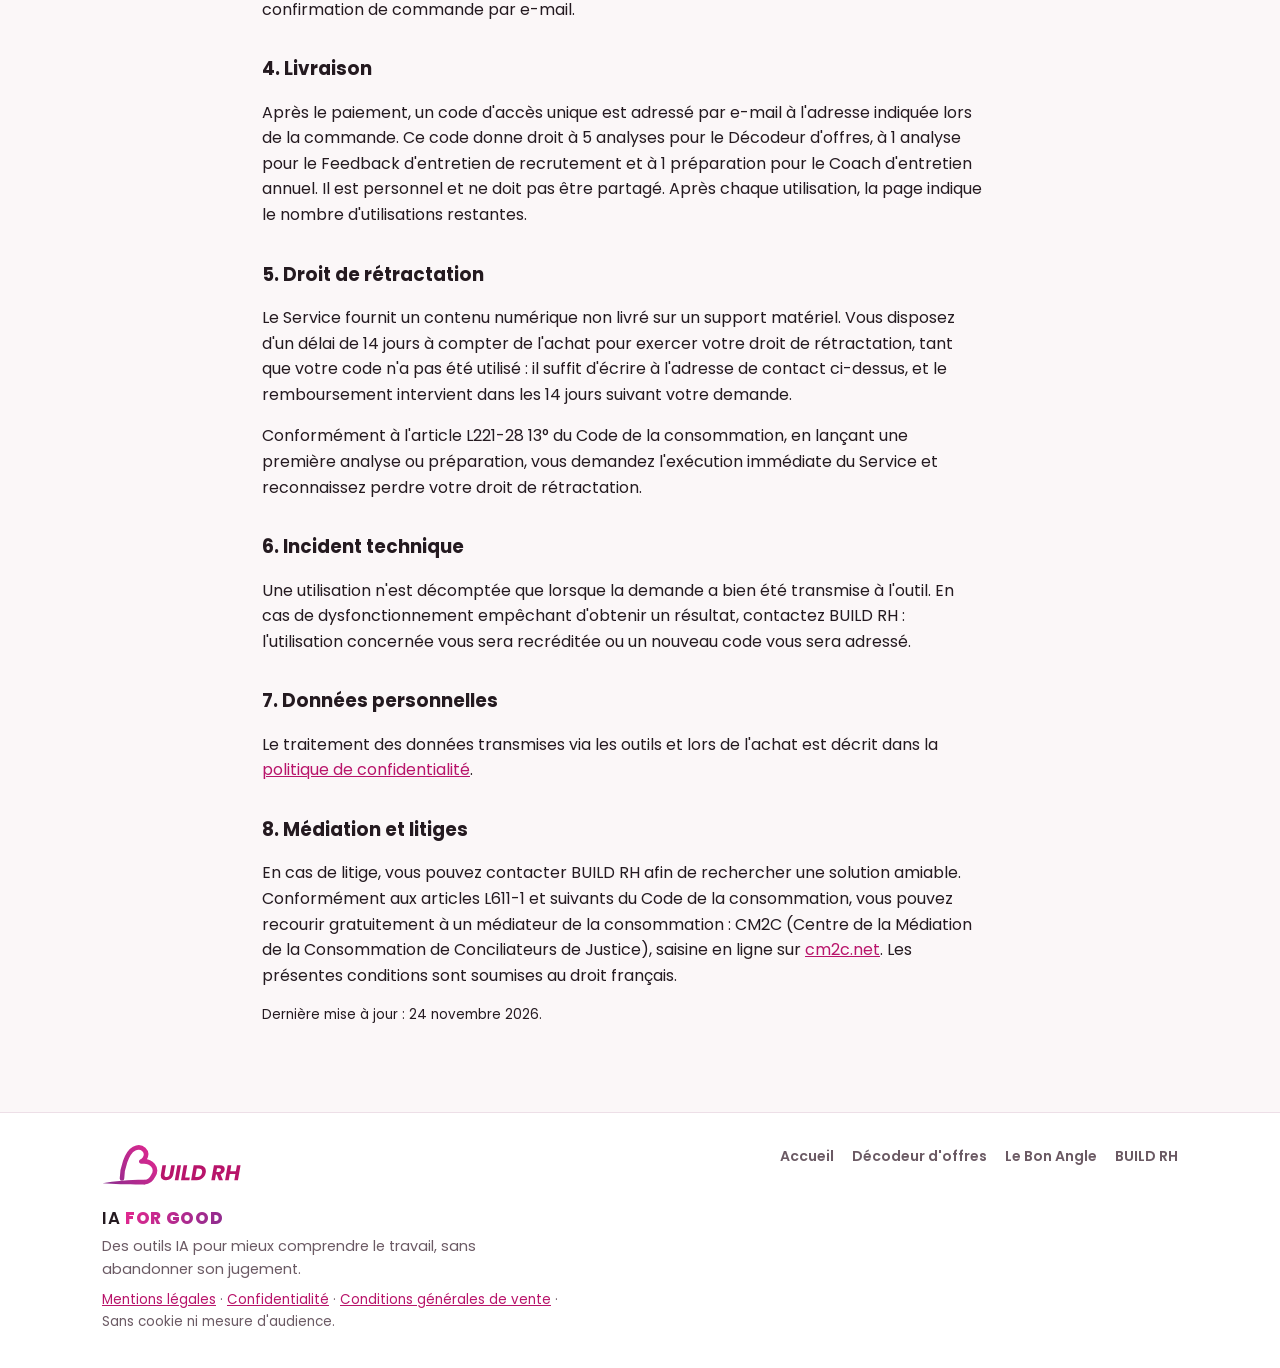
==== commit 7efbed7d: "Feedback d'entretien : lien Payhip pour obtenir un code, CGV mises à jour Co-Authored-By: Claude Opu" ====
--- a/cgv.html
+++ b/cgv.html
@@ -56,7 +56,7 @@
       <p>L'analyse ou la préparation est générée automatiquement. Elle constitue un point de départ à relire et à vérifier ; elle peut contenir des imprécisions. Pour le Décodeur, les informations sur l'entreprise reposent sur les signaux publics disponibles au moment de l'analyse et ne constituent ni un audit financier ni une vérité définitive sur la culture interne. Le Service ne constitue ni un accompagnement individuel, ni une prestation de recrutement ou de placement, et ne garantit l'obtention d'aucun poste, d'aucune mission ni d'aucune évolution.</p>
 
       <h2>3. Prix et paiement</h2>
-      <p>Le prix du code d'accès est celui affiché sur la page Payhip de l'outil concerné (<a href="https://payhip.com/b/MjdBF" target="_blank" rel="noopener">Décodeur d'offres</a>, <a href="https://payhip.com/b/vAtei" target="_blank" rel="noopener">Coach d'entretien annuel</a>) au moment de la commande, en euros, toutes taxes comprises. Le paiement s'effectue en ligne sur la plateforme Payhip, selon les moyens de paiement qu'elle propose. Payhip adresse la confirmation de commande par e-mail.</p>
+      <p>Le prix du code d'accès est celui affiché sur la page Payhip de l'outil concerné (<a href="https://payhip.com/b/MjdBF" target="_blank" rel="noopener">Décodeur d'offres</a>, <a href="https://payhip.com/b/0I8Kq" target="_blank" rel="noopener">Feedback d'entretien de recrutement</a>, <a href="https://payhip.com/b/vAtei" target="_blank" rel="noopener">Coach d'entretien annuel</a>) au moment de la commande, en euros, toutes taxes comprises. Le paiement s'effectue en ligne sur la plateforme Payhip, selon les moyens de paiement qu'elle propose. Payhip adresse la confirmation de commande par e-mail.</p>
 
       <h2>4. Livraison</h2>
       <p>Après le paiement, un code d'accès unique est adressé par e-mail à l'adresse indiquée lors de la commande. Ce code donne droit à 5 analyses pour le Décodeur d'offres, à 1 analyse pour le Feedback d'entretien de recrutement et à 1 préparation pour le Coach d'entretien annuel. Il est personnel et ne doit pas être partagé. Après chaque utilisation, la page indique le nombre d'utilisations restantes.</p>
